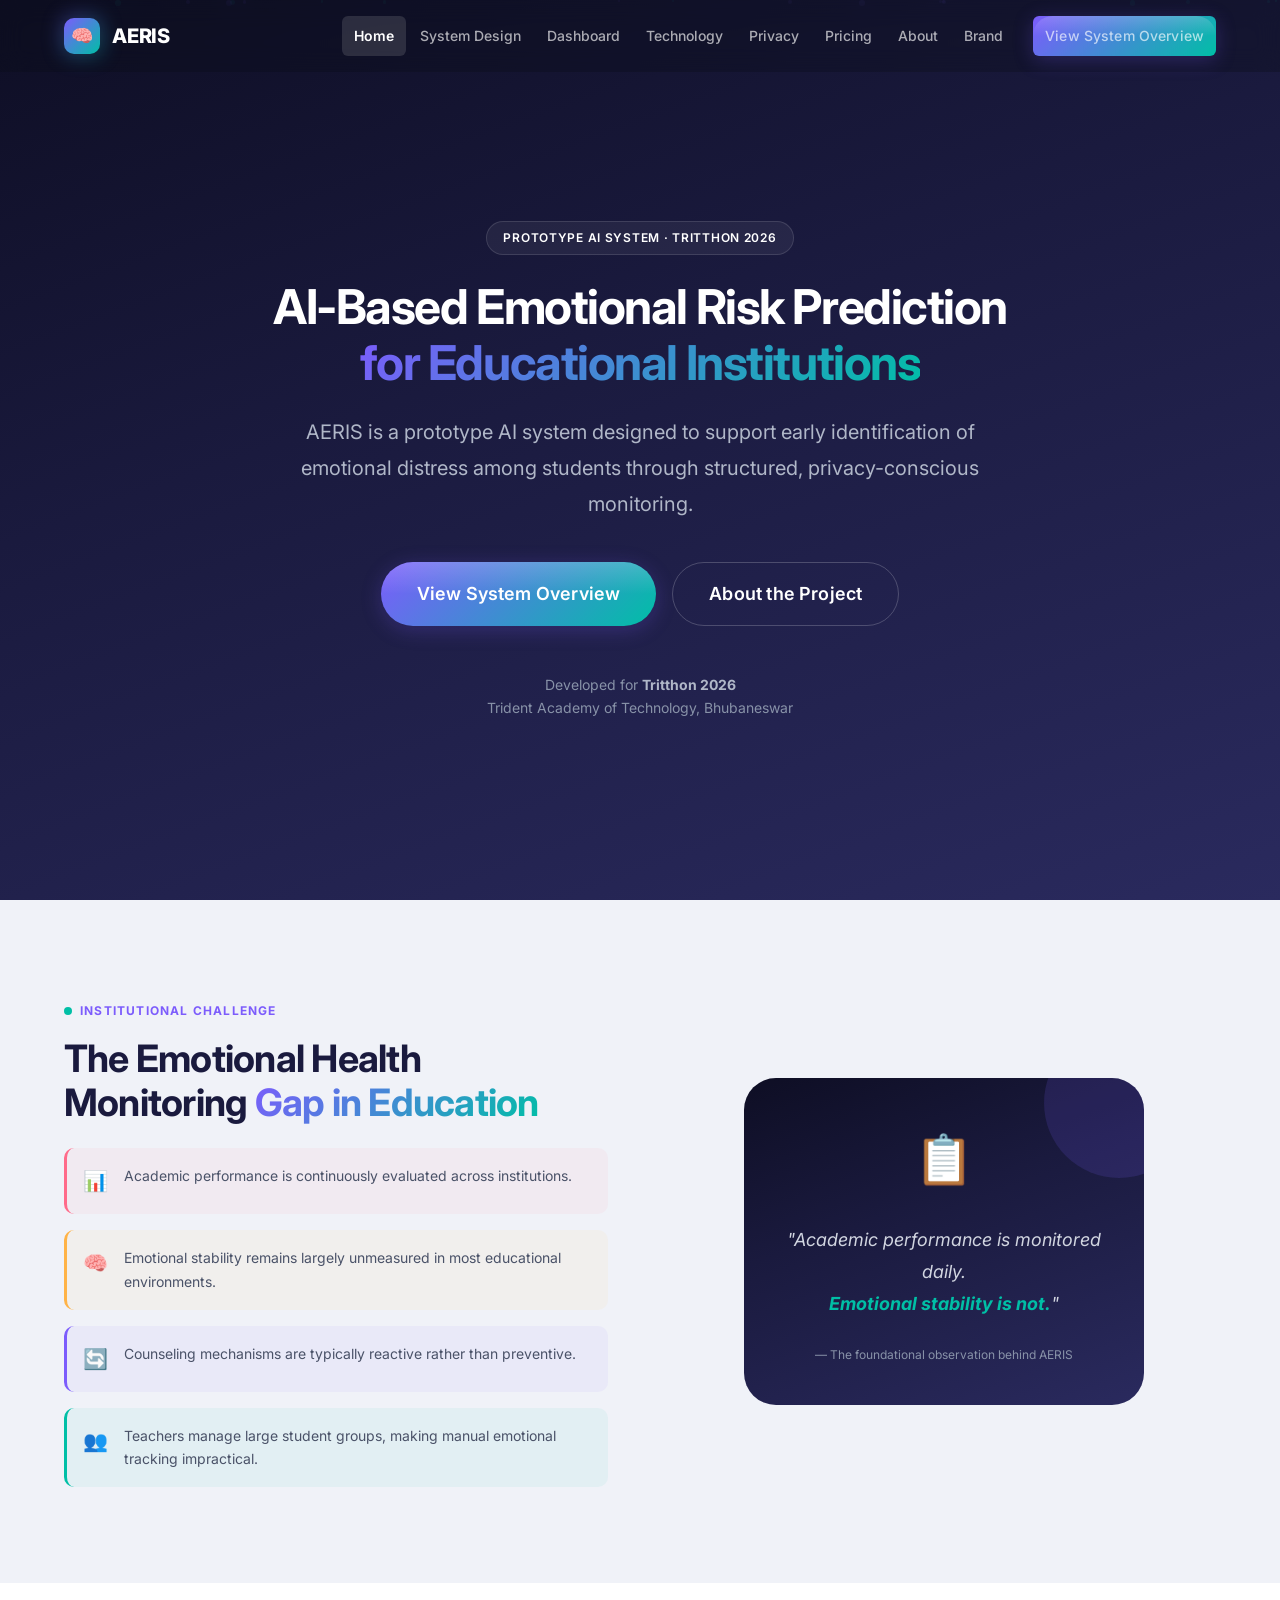
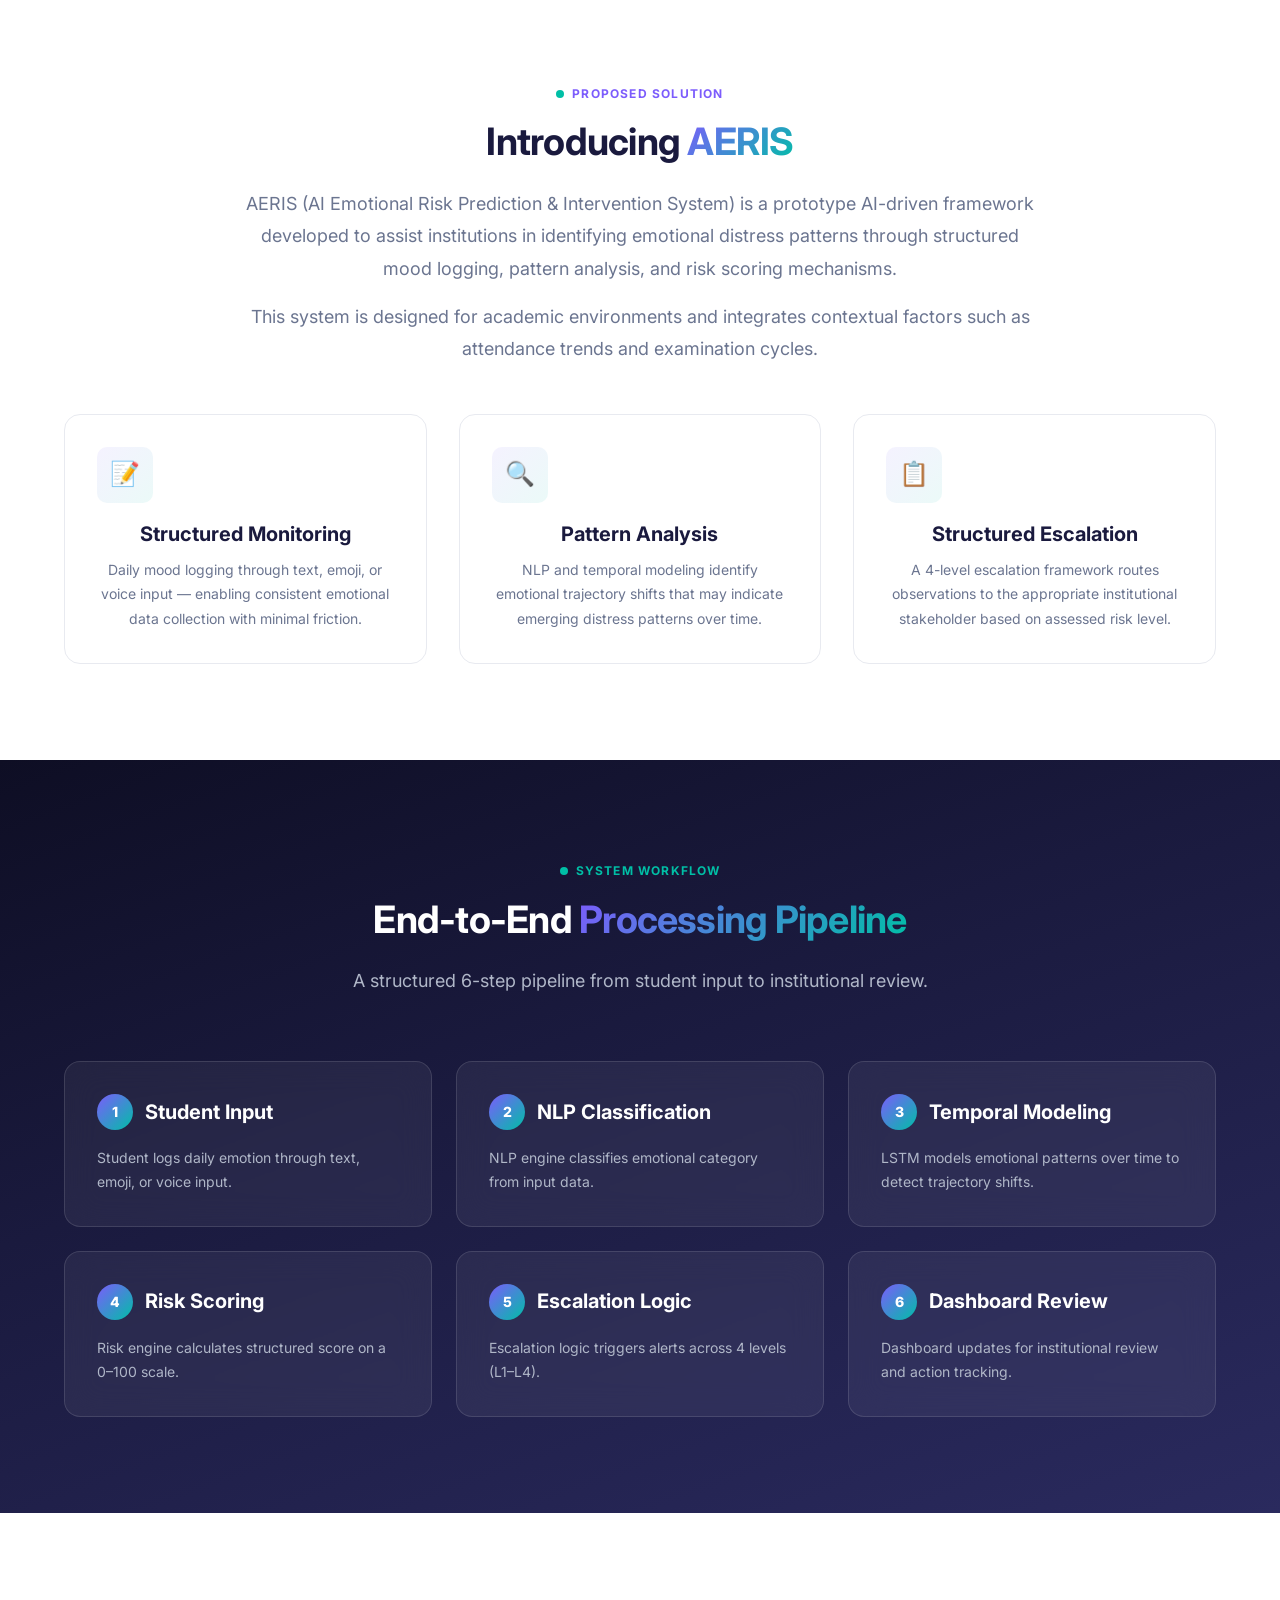
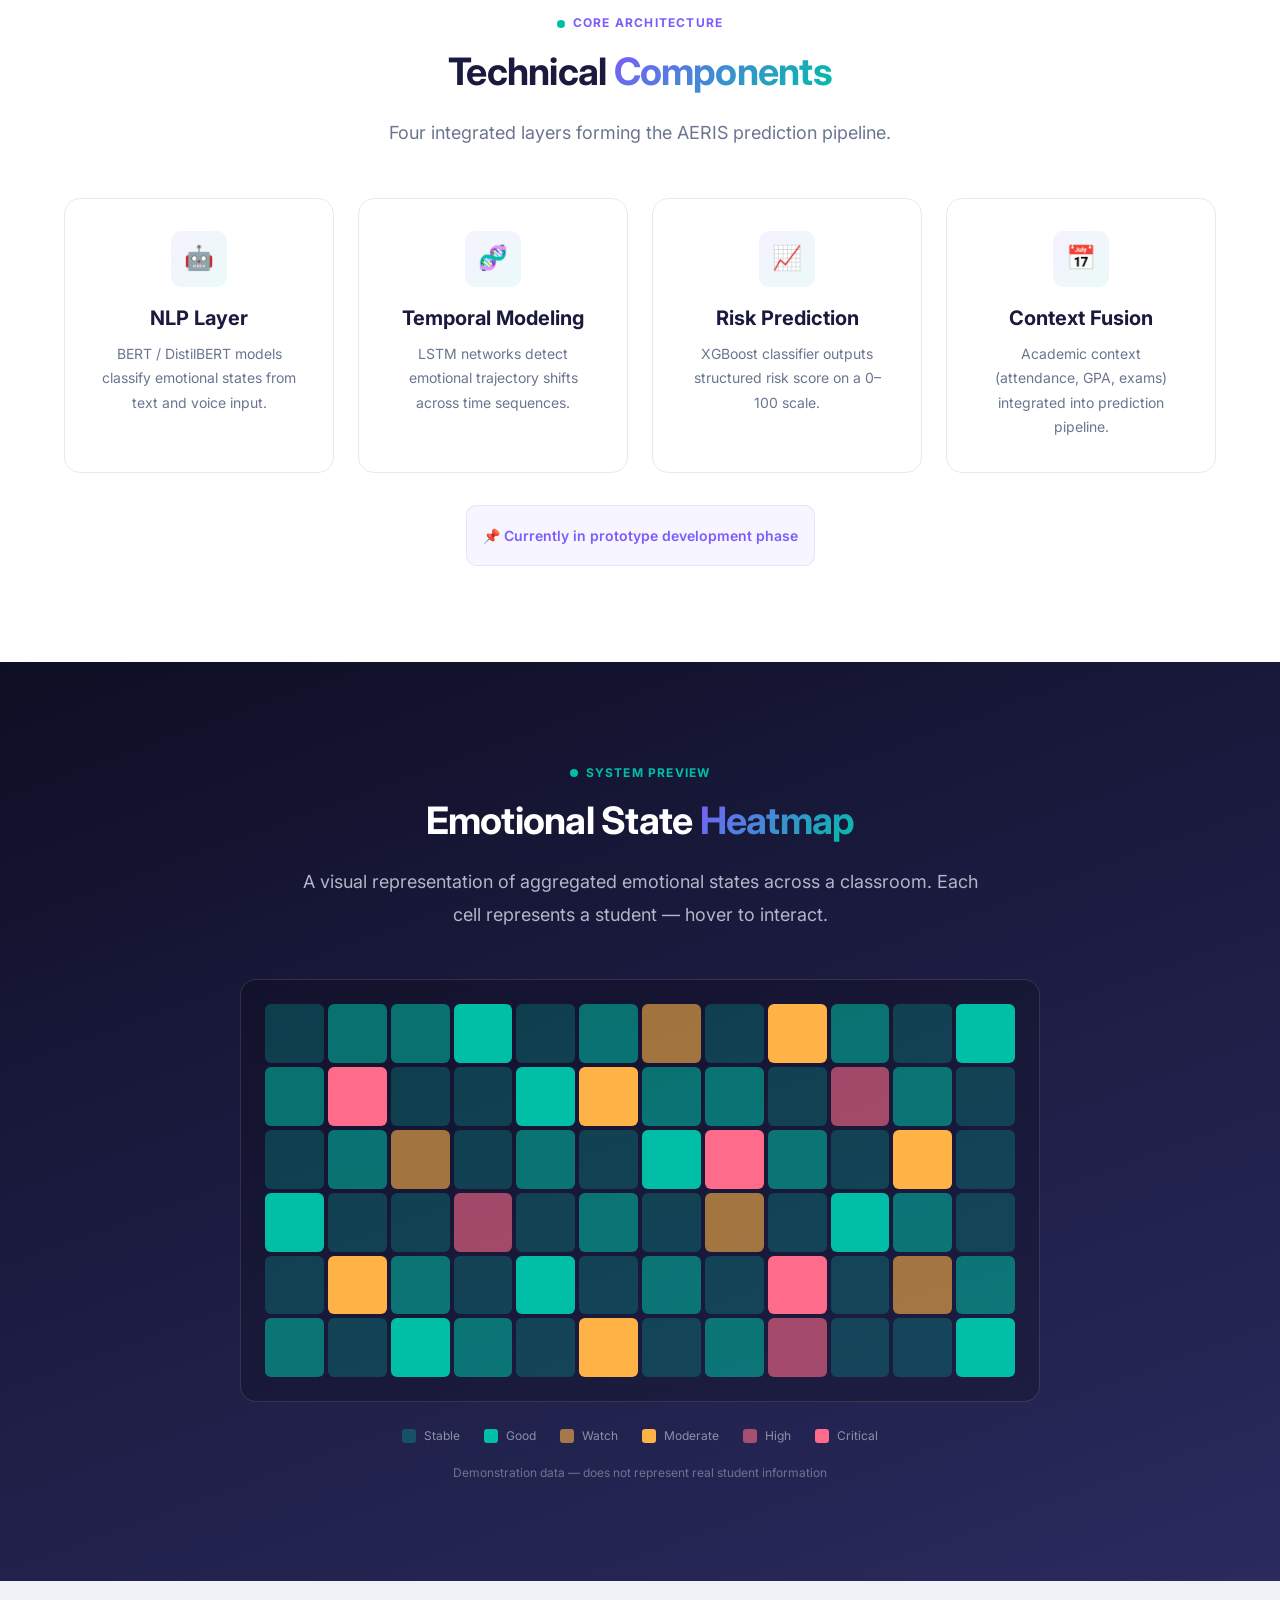
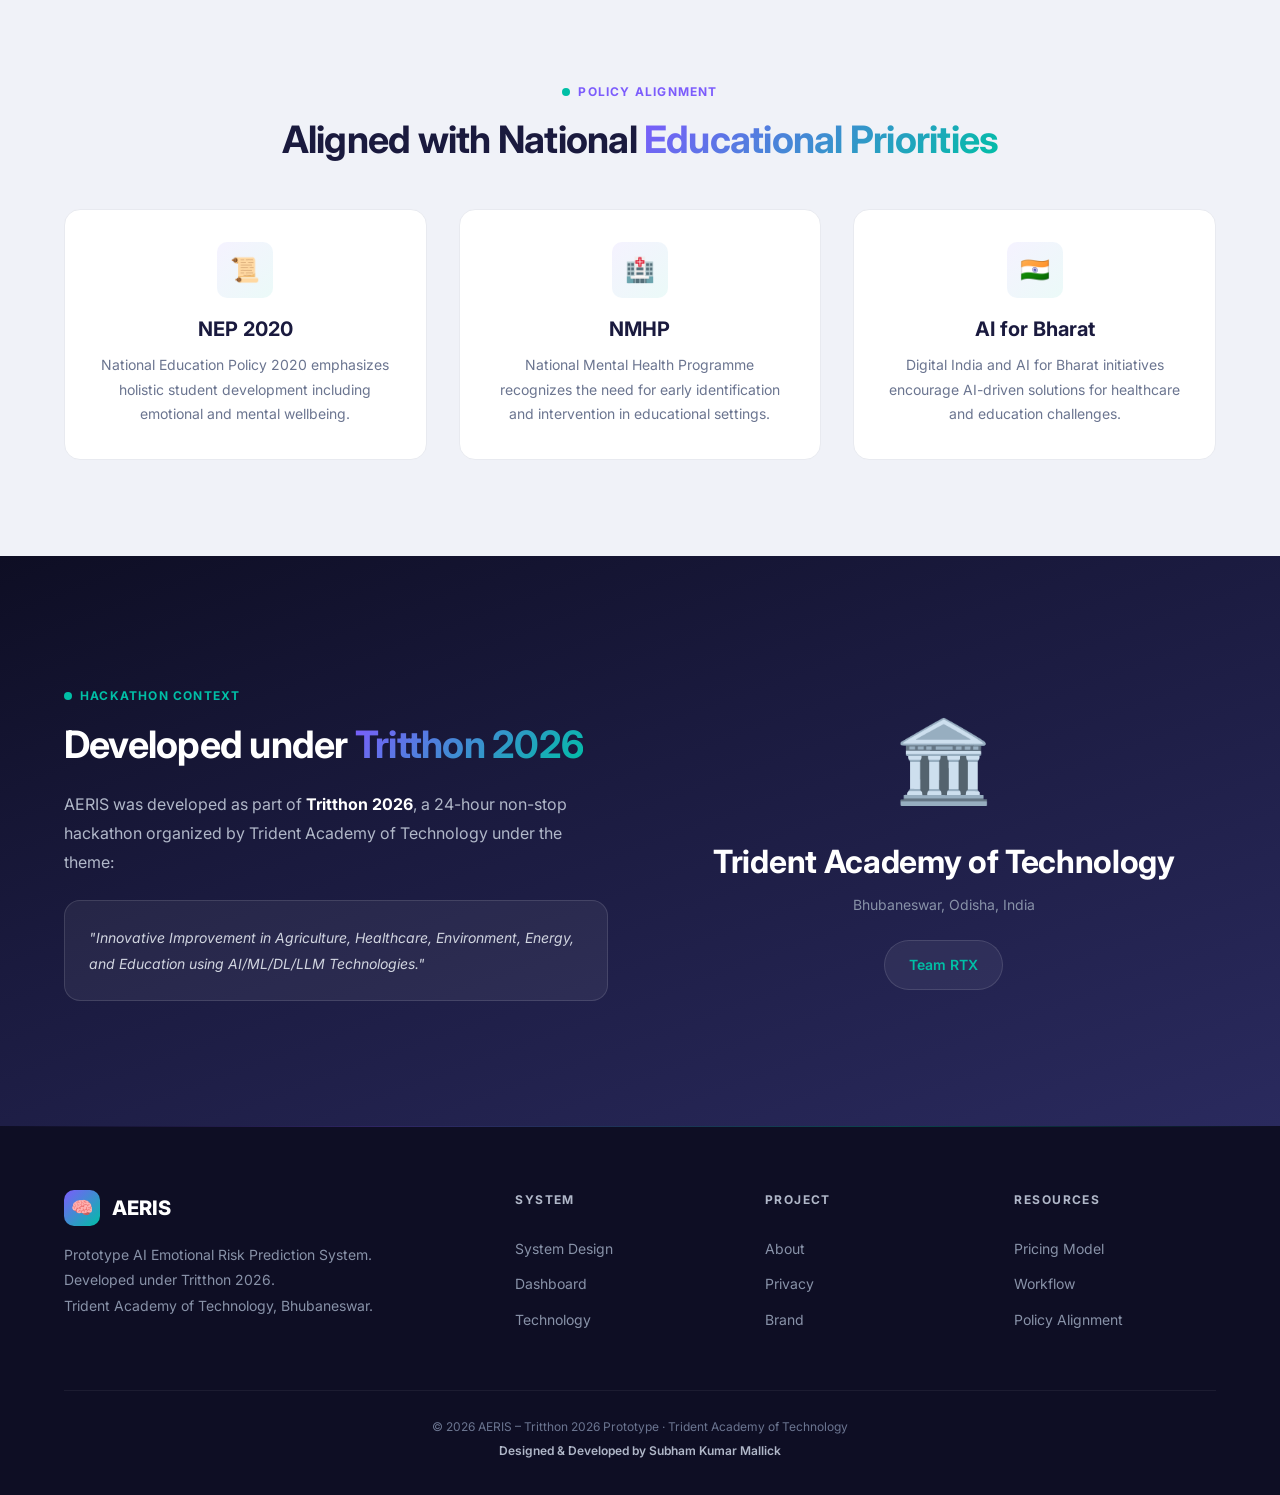
==== index.html @ 519a8e53 "Add files via upload" ====
<!DOCTYPE html>
<html lang="en">

<head>
  <meta charset="UTF-8">
  <meta name="viewport" content="width=device-width, initial-scale=1.0">
  <title>AERIS – AI-Based Emotional Risk Prediction for Educational Institutions</title>
  <meta name="description"
    content="AERIS is a prototype AI system designed to support early identification of emotional distress among students through structured, privacy-conscious monitoring. Developed under Tritthon 2026.">
  <meta name="keywords"
    content="AI in Education, Student mental health AI, Predictive emotional analytics, student wellbeing, NEP 2020">
  <link rel="stylesheet" href="css/styles.css">
  <link rel="icon"
    href="data:image/svg+xml,<svg xmlns='http://www.w3.org/2000/svg' viewBox='0 0 100 100'><text y='.9em' font-size='90'>🧠</text></svg>">
</head>

<body>

  <!-- NAVIGATION -->
  <nav class="navbar" id="navbar">
    <div class="container">
      <a href="index.html" class="navbar-brand">
        <div class="navbar-logo">🧠</div>
        AERIS
      </a>
      <div class="nav-links" id="navLinks">
        <a href="index.html" class="active">Home</a>
        <a href="product.html">System Design</a>
        <a href="dashboard.html">Dashboard</a>
        <a href="technology.html">Technology</a>
        <a href="security.html">Privacy</a>
        <a href="pricing.html">Pricing</a>
        <a href="about.html">About</a>
        <a href="branding.html">Brand</a>
        <div class="nav-cta">
          <a href="#system-overview" class="btn btn-primary btn-sm">View System Overview</a>
        </div>
      </div>
      <div class="nav-toggle" id="navToggle">
        <span></span><span></span><span></span>
      </div>
    </div>
  </nav>

  <!-- HERO -->
  <section class="section section--dark"
    style="padding-top: 140px; padding-bottom: 100px; position: relative; min-height: 100vh; display: flex; align-items: center;">
    <div class="particles"></div>
    <div class="container text-center" style="position: relative; z-index: 1;">
      <div class="badge badge--glass" style="margin-bottom: var(--space-6);">
        Prototype AI System · Tritthon 2026
      </div>
      <h1 class="reveal" style="margin-bottom: var(--space-6);">
        AI-Based Emotional Risk Prediction<br>
        <span class="gradient-text">for Educational Institutions</span>
      </h1>
      <p class="section-subtitle reveal"
        style="margin: 0 auto var(--space-10); max-width: 740px; color: var(--color-gray-300); font-size: var(--font-size-xl);">
        AERIS is a prototype AI system designed to support early identification of emotional distress among students
        through structured, privacy-conscious monitoring.
      </p>
      <div class="reveal" style="display: flex; gap: var(--space-4); justify-content: center; flex-wrap: wrap;">
        <a href="#system-overview" class="btn btn-primary btn-lg">
          View System Overview
        </a>
        <a href="about.html" class="btn btn-secondary btn-lg">
          About the Project
        </a>
      </div>
      <div class="reveal"
        style="margin-top: var(--space-12); font-size: var(--font-size-sm); color: var(--color-gray-400); line-height: 1.6;">
        Developed for <strong style="color: var(--color-gray-300);">Tritthon 2026</strong><br>
        Trident Academy of Technology, Bhubaneswar
      </div>
    </div>
  </section>

  <!-- THE CONTEXT -->
  <section class="section section--tinted" id="context">
    <div class="container">
      <div class="grid-2" style="align-items: center; gap: var(--space-16);">
        <div class="reveal-left">
          <span class="section-label">Institutional Challenge</span>
          <h2 class="section-title">The Emotional Health Monitoring <span class="gradient-text">Gap in Education</span>
          </h2>
          <div style="display: flex; flex-direction: column; gap: var(--space-4); margin-top: var(--space-6);">
            <div
              style="display: flex; align-items: flex-start; gap: var(--space-4); padding: var(--space-4); background: rgba(255,107,138,0.06); border-radius: var(--radius-md); border-left: 3px solid var(--color-coral);">
              <span style="font-size: var(--font-size-xl); flex-shrink: 0;">📊</span>
              <p style="font-size: var(--font-size-sm); color: var(--color-gray-600); margin: 0;">Academic performance
                is continuously evaluated across institutions.</p>
            </div>
            <div
              style="display: flex; align-items: flex-start; gap: var(--space-4); padding: var(--space-4); background: rgba(255,179,71,0.06); border-radius: var(--radius-md); border-left: 3px solid var(--color-amber);">
              <span style="font-size: var(--font-size-xl); flex-shrink: 0;">🧠</span>
              <p style="font-size: var(--font-size-sm); color: var(--color-gray-600); margin: 0;">Emotional stability
                remains largely unmeasured in most educational environments.</p>
            </div>
            <div
              style="display: flex; align-items: flex-start; gap: var(--space-4); padding: var(--space-4); background: rgba(124,92,252,0.06); border-radius: var(--radius-md); border-left: 3px solid var(--color-lavender);">
              <span style="font-size: var(--font-size-xl); flex-shrink: 0;">🔄</span>
              <p style="font-size: var(--font-size-sm); color: var(--color-gray-600); margin: 0;">Counseling mechanisms
                are typically reactive rather than preventive.</p>
            </div>
            <div
              style="display: flex; align-items: flex-start; gap: var(--space-4); padding: var(--space-4); background: rgba(0,191,166,0.06); border-radius: var(--radius-md); border-left: 3px solid var(--color-teal);">
              <span style="font-size: var(--font-size-xl); flex-shrink: 0;">👥</span>
              <p style="font-size: var(--font-size-sm); color: var(--color-gray-600); margin: 0;">Teachers manage large
                student groups, making manual emotional tracking impractical.</p>
            </div>
          </div>
        </div>
        <div class="reveal-right" style="display: flex; justify-content: center;">
          <div
            style="width: 100%; max-width: 400px; background: var(--gradient-hero); border-radius: var(--radius-2xl); padding: var(--space-10); position: relative; overflow: hidden;">
            <div
              style="position: absolute; top: -50px; right: -50px; width: 150px; height: 150px; border-radius: 50%; background: rgba(124,92,252,0.15);">
            </div>
            <div style="position: relative; z-index: 1; text-align: center;">
              <span style="font-size: 3rem; display: block; margin-bottom: var(--space-6);">📋</span>
              <div
                style="font-size: var(--font-size-lg); color: var(--color-gray-200); font-style: italic; line-height: 1.8; margin-bottom: var(--space-6);">
                "Academic performance is monitored daily.<br><strong style="color: var(--color-teal);">Emotional
                  stability is not.</strong>"
              </div>
              <div style="font-size: var(--font-size-xs); color: var(--color-gray-400);">— The foundational observation
                behind AERIS</div>
            </div>
          </div>
        </div>
      </div>
    </div>
  </section>

  <!-- PROPOSED SOLUTION -->
  <section class="section" id="system-overview">
    <div class="container text-center">
      <span class="section-label reveal">Proposed Solution</span>
      <h2 class="section-title reveal">Introducing <span class="gradient-text">AERIS</span></h2>
      <p class="section-subtitle reveal" style="margin: 0 auto var(--space-4); max-width: 800px;">
        AERIS (AI Emotional Risk Prediction & Intervention System) is a prototype AI-driven framework developed to
        assist institutions in identifying emotional distress patterns through structured mood logging, pattern
        analysis, and risk scoring mechanisms.
      </p>
      <p class="section-subtitle reveal" style="margin: 0 auto var(--space-12); max-width: 800px;">
        This system is designed for academic environments and integrates contextual factors such as attendance trends
        and examination cycles.
      </p>
      <div class="grid-3 stagger-children">
        <div class="card reveal">
          <div class="card-icon">📝</div>
          <h4 class="card-title">Structured Monitoring</h4>
          <p class="card-text">Daily mood logging through text, emoji, or voice input — enabling consistent emotional
            data collection with minimal friction.</p>
        </div>
        <div class="card reveal">
          <div class="card-icon">🔍</div>
          <h4 class="card-title">Pattern Analysis</h4>
          <p class="card-text">NLP and temporal modeling identify emotional trajectory shifts that may indicate emerging
            distress patterns over time.</p>
        </div>
        <div class="card reveal">
          <div class="card-icon">📋</div>
          <h4 class="card-title">Structured Escalation</h4>
          <p class="card-text">A 4-level escalation framework routes observations to the appropriate institutional
            stakeholder based on assessed risk level.</p>
        </div>
      </div>
    </div>
  </section>

  <!-- SYSTEM WORKFLOW -->
  <section class="section section--dark" id="workflow">
    <div class="container text-center">
      <span class="section-label reveal" style="color: var(--color-teal);">System Workflow</span>
      <h2 class="section-title reveal">End-to-End <span class="gradient-text">Processing Pipeline</span></h2>
      <p class="section-subtitle reveal" style="margin: 0 auto var(--space-16); color: var(--color-gray-300);">
        A structured 6-step pipeline from student input to institutional review.
      </p>
      <div class="grid-3 stagger-children" style="gap: var(--space-6);">
        <div class="card-glass reveal" style="text-align: left;">
          <div style="display: flex; align-items: center; gap: var(--space-3); margin-bottom: var(--space-4);">
            <div
              style="width: 36px; height: 36px; border-radius: 50%; background: var(--gradient-primary); display: flex; align-items: center; justify-content: center; font-weight: 800; color: white; font-size: var(--font-size-sm); flex-shrink: 0;">
              1</div>
            <h5 style="color: var(--color-white); margin: 0;">Student Input</h5>
          </div>
          <p style="font-size: var(--font-size-sm); color: var(--color-gray-300);">Student logs daily emotion through
            text, emoji, or voice input.</p>
        </div>
        <div class="card-glass reveal" style="text-align: left;">
          <div style="display: flex; align-items: center; gap: var(--space-3); margin-bottom: var(--space-4);">
            <div
              style="width: 36px; height: 36px; border-radius: 50%; background: var(--gradient-primary); display: flex; align-items: center; justify-content: center; font-weight: 800; color: white; font-size: var(--font-size-sm); flex-shrink: 0;">
              2</div>
            <h5 style="color: var(--color-white); margin: 0;">NLP Classification</h5>
          </div>
          <p style="font-size: var(--font-size-sm); color: var(--color-gray-300);">NLP engine classifies emotional
            category from input data.</p>
        </div>
        <div class="card-glass reveal" style="text-align: left;">
          <div style="display: flex; align-items: center; gap: var(--space-3); margin-bottom: var(--space-4);">
            <div
              style="width: 36px; height: 36px; border-radius: 50%; background: var(--gradient-primary); display: flex; align-items: center; justify-content: center; font-weight: 800; color: white; font-size: var(--font-size-sm); flex-shrink: 0;">
              3</div>
            <h5 style="color: var(--color-white); margin: 0;">Temporal Modeling</h5>
          </div>
          <p style="font-size: var(--font-size-sm); color: var(--color-gray-300);">LSTM models emotional patterns over
            time to detect trajectory shifts.</p>
        </div>
        <div class="card-glass reveal" style="text-align: left;">
          <div style="display: flex; align-items: center; gap: var(--space-3); margin-bottom: var(--space-4);">
            <div
              style="width: 36px; height: 36px; border-radius: 50%; background: var(--gradient-primary); display: flex; align-items: center; justify-content: center; font-weight: 800; color: white; font-size: var(--font-size-sm); flex-shrink: 0;">
              4</div>
            <h5 style="color: var(--color-white); margin: 0;">Risk Scoring</h5>
          </div>
          <p style="font-size: var(--font-size-sm); color: var(--color-gray-300);">Risk engine calculates structured
            score on a 0–100 scale.</p>
        </div>
        <div class="card-glass reveal" style="text-align: left;">
          <div style="display: flex; align-items: center; gap: var(--space-3); margin-bottom: var(--space-4);">
            <div
              style="width: 36px; height: 36px; border-radius: 50%; background: var(--gradient-primary); display: flex; align-items: center; justify-content: center; font-weight: 800; color: white; font-size: var(--font-size-sm); flex-shrink: 0;">
              5</div>
            <h5 style="color: var(--color-white); margin: 0;">Escalation Logic</h5>
          </div>
          <p style="font-size: var(--font-size-sm); color: var(--color-gray-300);">Escalation logic triggers alerts
            across 4 levels (L1–L4).</p>
        </div>
        <div class="card-glass reveal" style="text-align: left;">
          <div style="display: flex; align-items: center; gap: var(--space-3); margin-bottom: var(--space-4);">
            <div
              style="width: 36px; height: 36px; border-radius: 50%; background: var(--gradient-primary); display: flex; align-items: center; justify-content: center; font-weight: 800; color: white; font-size: var(--font-size-sm); flex-shrink: 0;">
              6</div>
            <h5 style="color: var(--color-white); margin: 0;">Dashboard Review</h5>
          </div>
          <p style="font-size: var(--font-size-sm); color: var(--color-gray-300);">Dashboard updates for institutional
            review and action tracking.</p>
        </div>
      </div>
    </div>
  </section>

  <!-- CORE ARCHITECTURE -->
  <section class="section" id="architecture">
    <div class="container text-center">
      <span class="section-label reveal">Core Architecture</span>
      <h2 class="section-title reveal">Technical <span class="gradient-text">Components</span></h2>
      <p class="section-subtitle reveal" style="margin: 0 auto var(--space-12);">
        Four integrated layers forming the AERIS prediction pipeline.
      </p>
      <div class="grid-4 stagger-children">
        <div class="card reveal" style="text-align: center;">
          <div class="card-icon" style="margin: 0 auto var(--space-5);">🤖</div>
          <h4 class="card-title">NLP Layer</h4>
          <p class="card-text">BERT / DistilBERT models classify emotional states from text and voice input.</p>
        </div>
        <div class="card reveal" style="text-align: center;">
          <div class="card-icon" style="margin: 0 auto var(--space-5);">🧬</div>
          <h4 class="card-title">Temporal Modeling</h4>
          <p class="card-text">LSTM networks detect emotional trajectory shifts across time sequences.</p>
        </div>
        <div class="card reveal" style="text-align: center;">
          <div class="card-icon" style="margin: 0 auto var(--space-5);">📈</div>
          <h4 class="card-title">Risk Prediction</h4>
          <p class="card-text">XGBoost classifier outputs structured risk score on a 0–100 scale.</p>
        </div>
        <div class="card reveal" style="text-align: center;">
          <div class="card-icon" style="margin: 0 auto var(--space-5);">📅</div>
          <h4 class="card-title">Context Fusion</h4>
          <p class="card-text">Academic context (attendance, GPA, exams) integrated into prediction pipeline.</p>
        </div>
      </div>
      <div class="reveal"
        style="margin-top: var(--space-8); padding: var(--space-4); background: rgba(124,92,252,0.06); border-radius: var(--radius-md); border: 1px solid rgba(124,92,252,0.12); display: inline-block;">
        <span style="font-size: var(--font-size-sm); color: var(--color-lavender); font-weight: 600;">📌 Currently in
          prototype development phase</span>
      </div>
    </div>
  </section>

  <!-- EMOTIONAL HEATMAP PREVIEW -->
  <section class="section section--dark" id="heatmap-preview">
    <div class="container text-center">
      <span class="section-label reveal" style="color: var(--color-teal);">System Preview</span>
      <h2 class="section-title reveal">Emotional State <span class="gradient-text">Heatmap</span></h2>
      <p class="section-subtitle reveal" style="margin: 0 auto var(--space-12); color: var(--color-gray-300);">
        A visual representation of aggregated emotional states across a classroom. Each cell represents a student —
        hover to interact.
      </p>
      <div class="reveal" style="display: inline-block; max-width: 800px; width: 100%;">
        <div class="heatmap-grid" id="heatmapGrid" style="perspective: 800px;">
          <!-- Row 1 -->
          <div class="heatmap-cell heat-1"></div>
          <div class="heatmap-cell heat-2"></div>
          <div class="heatmap-cell heat-1"></div>
          <div class="heatmap-cell heat-3"></div>
          <div class="heatmap-cell heat-1"></div>
          <div class="heatmap-cell heat-2"></div>
          <div class="heatmap-cell heat-4"></div>
          <div class="heatmap-cell heat-1"></div>
          <div class="heatmap-cell heat-5"></div>
          <div class="heatmap-cell heat-2"></div>
          <div class="heatmap-cell heat-1"></div>
          <div class="heatmap-cell heat-3"></div>
          <!-- Row 2 -->
          <div class="heatmap-cell heat-2"></div>
          <div class="heatmap-cell heat-7"></div>
          <div class="heatmap-cell heat-1"></div>
          <div class="heatmap-cell heat-1"></div>
          <div class="heatmap-cell heat-3"></div>
          <div class="heatmap-cell heat-5"></div>
          <div class="heatmap-cell heat-1"></div>
          <div class="heatmap-cell heat-2"></div>
          <div class="heatmap-cell heat-1"></div>
          <div class="heatmap-cell heat-6"></div>
          <div class="heatmap-cell heat-2"></div>
          <div class="heatmap-cell heat-1"></div>
          <!-- Row 3 -->
          <div class="heatmap-cell heat-1"></div>
          <div class="heatmap-cell heat-2"></div>
          <div class="heatmap-cell heat-4"></div>
          <div class="heatmap-cell heat-1"></div>
          <div class="heatmap-cell heat-2"></div>
          <div class="heatmap-cell heat-1"></div>
          <div class="heatmap-cell heat-3"></div>
          <div class="heatmap-cell heat-7"></div>
          <div class="heatmap-cell heat-2"></div>
          <div class="heatmap-cell heat-1"></div>
          <div class="heatmap-cell heat-5"></div>
          <div class="heatmap-cell heat-1"></div>
          <!-- Row 4 -->
          <div class="heatmap-cell heat-3"></div>
          <div class="heatmap-cell heat-1"></div>
          <div class="heatmap-cell heat-1"></div>
          <div class="heatmap-cell heat-6"></div>
          <div class="heatmap-cell heat-1"></div>
          <div class="heatmap-cell heat-2"></div>
          <div class="heatmap-cell heat-1"></div>
          <div class="heatmap-cell heat-4"></div>
          <div class="heatmap-cell heat-1"></div>
          <div class="heatmap-cell heat-3"></div>
          <div class="heatmap-cell heat-2"></div>
          <div class="heatmap-cell heat-1"></div>
          <!-- Row 5 -->
          <div class="heatmap-cell heat-1"></div>
          <div class="heatmap-cell heat-5"></div>
          <div class="heatmap-cell heat-2"></div>
          <div class="heatmap-cell heat-1"></div>
          <div class="heatmap-cell heat-3"></div>
          <div class="heatmap-cell heat-1"></div>
          <div class="heatmap-cell heat-2"></div>
          <div class="heatmap-cell heat-1"></div>
          <div class="heatmap-cell heat-7"></div>
          <div class="heatmap-cell heat-1"></div>
          <div class="heatmap-cell heat-4"></div>
          <div class="heatmap-cell heat-2"></div>
          <!-- Row 6 -->
          <div class="heatmap-cell heat-2"></div>
          <div class="heatmap-cell heat-1"></div>
          <div class="heatmap-cell heat-3"></div>
          <div class="heatmap-cell heat-2"></div>
          <div class="heatmap-cell heat-1"></div>
          <div class="heatmap-cell heat-5"></div>
          <div class="heatmap-cell heat-1"></div>
          <div class="heatmap-cell heat-2"></div>
          <div class="heatmap-cell heat-6"></div>
          <div class="heatmap-cell heat-1"></div>
          <div class="heatmap-cell heat-1"></div>
          <div class="heatmap-cell heat-3"></div>
        </div>
        <!-- Legend -->
        <div
          style="display: flex; justify-content: center; gap: var(--space-6); margin-top: var(--space-6); flex-wrap: wrap;">
          <div style="display: flex; align-items: center; gap: var(--space-2);">
            <div style="width: 14px; height: 14px; border-radius: 3px; background: #00bfa6; opacity: 0.3;"></div>
            <span style="font-size: var(--font-size-xs); color: var(--color-gray-400);">Stable</span>
          </div>
          <div style="display: flex; align-items: center; gap: var(--space-2);">
            <div style="width: 14px; height: 14px; border-radius: 3px; background: #00bfa6;"></div>
            <span style="font-size: var(--font-size-xs); color: var(--color-gray-400);">Good</span>
          </div>
          <div style="display: flex; align-items: center; gap: var(--space-2);">
            <div style="width: 14px; height: 14px; border-radius: 3px; background: #ffb347; opacity: 0.6;"></div>
            <span style="font-size: var(--font-size-xs); color: var(--color-gray-400);">Watch</span>
          </div>
          <div style="display: flex; align-items: center; gap: var(--space-2);">
            <div style="width: 14px; height: 14px; border-radius: 3px; background: #ffb347;"></div>
            <span style="font-size: var(--font-size-xs); color: var(--color-gray-400);">Moderate</span>
          </div>
          <div style="display: flex; align-items: center; gap: var(--space-2);">
            <div style="width: 14px; height: 14px; border-radius: 3px; background: #ff6b8a; opacity: 0.6;"></div>
            <span style="font-size: var(--font-size-xs); color: var(--color-gray-400);">High</span>
          </div>
          <div style="display: flex; align-items: center; gap: var(--space-2);">
            <div style="width: 14px; height: 14px; border-radius: 3px; background: #ff6b8a;"></div>
            <span style="font-size: var(--font-size-xs); color: var(--color-gray-400);">Critical</span>
          </div>
        </div>
        <div style="margin-top: var(--space-4); font-size: var(--font-size-xs); color: var(--color-gray-500);">
          Demonstration data — does not represent real student information
        </div>
      </div>
    </div>
  </section>

  <!-- POLICY ALIGNMENT -->
  <section class="section section--tinted" id="policy">
    <div class="container text-center">
      <span class="section-label reveal">Policy Alignment</span>
      <h2 class="section-title reveal">Aligned with National <span class="gradient-text">Educational Priorities</span>
      </h2>
      <div class="grid-3 stagger-children" style="margin-top: var(--space-12);">
        <div class="card reveal" style="text-align: center;">
          <div class="card-icon" style="margin: 0 auto var(--space-5);">📜</div>
          <h4 class="card-title">NEP 2020</h4>
          <p class="card-text">National Education Policy 2020 emphasizes holistic student development including
            emotional and mental wellbeing.</p>
        </div>
        <div class="card reveal" style="text-align: center;">
          <div class="card-icon" style="margin: 0 auto var(--space-5);">🏥</div>
          <h4 class="card-title">NMHP</h4>
          <p class="card-text">National Mental Health Programme recognizes the need for early identification and
            intervention in educational settings.</p>
        </div>
        <div class="card reveal" style="text-align: center;">
          <div class="card-icon" style="margin: 0 auto var(--space-5);">🇮🇳</div>
          <h4 class="card-title">AI for Bharat</h4>
          <p class="card-text">Digital India and AI for Bharat initiatives encourage AI-driven solutions for healthcare
            and education challenges.</p>
        </div>
      </div>
    </div>
  </section>

  <!-- TRITTHON -->
  <section class="section section--dark" id="tritthon">
    <div class="container">
      <div class="grid-2" style="align-items: center; gap: var(--space-16);">
        <div class="reveal-left">
          <span class="section-label" style="color: var(--color-teal);">Hackathon Context</span>
          <h2 class="section-title">Developed under <span class="gradient-text">Tritthon 2026</span></h2>
          <p style="color: var(--color-gray-300); line-height: 1.8; margin-bottom: var(--space-6);">
            AERIS was developed as part of <strong style="color: var(--color-white);">Tritthon 2026</strong>, a 24-hour
            non-stop hackathon organized by Trident Academy of Technology under the theme:
          </p>
          <div
            style="padding: var(--space-6); background: var(--glass-bg); border: 1px solid var(--glass-border); border-radius: var(--radius-lg); font-size: var(--font-size-sm); color: var(--color-gray-200); font-style: italic; line-height: 1.8;">
            "Innovative Improvement in Agriculture, Healthcare, Environment, Energy, and Education using AI/ML/DL/LLM
            Technologies."
          </div>
        </div>
        <div class="reveal-right" style="display: flex; justify-content: center;">
          <div style="text-align: center; padding: var(--space-10);">
            <div style="font-size: 5rem; margin-bottom: var(--space-4);">🏛️</div>
            <h3 style="color: var(--color-white); margin-bottom: var(--space-3);">Trident Academy of Technology</h3>
            <p style="color: var(--color-gray-400); font-size: var(--font-size-sm);">Bhubaneswar, Odisha, India</p>
            <div
              style="margin-top: var(--space-6); display: inline-block; padding: var(--space-3) var(--space-6); background: var(--glass-bg); border: 1px solid var(--glass-border); border-radius: var(--radius-full); font-size: var(--font-size-sm); font-weight: 600; color: var(--color-teal);">
              Team RTX
            </div>
          </div>
        </div>
      </div>
    </div>
  </section>

  <!-- FOOTER -->
  <footer class="footer">
    <div class="container">
      <div class="footer-grid">
        <div>
          <div class="footer-brand">
            <div class="navbar-logo">🧠</div> AERIS
          </div>
          <p class="footer-desc">Prototype AI Emotional Risk Prediction System.<br>Developed under Tritthon
            2026.<br>Trident Academy of Technology, Bhubaneswar.</p>
        </div>
        <div>
          <div class="footer-title">System</div>
          <div class="footer-links">
            <a href="product.html">System Design</a>
            <a href="dashboard.html">Dashboard</a>
            <a href="technology.html">Technology</a>
          </div>
        </div>
        <div>
          <div class="footer-title">Project</div>
          <div class="footer-links">
            <a href="about.html">About</a>
            <a href="security.html">Privacy</a>
            <a href="branding.html">Brand</a>
          </div>
        </div>
        <div>
          <div class="footer-title">Resources</div>
          <div class="footer-links">
            <a href="pricing.html">Pricing Model</a>
            <a href="#workflow">Workflow</a>
            <a href="#policy">Policy Alignment</a>
          </div>
        </div>
      </div>
      <div class="footer-bottom">
        <div>© 2026 AERIS – Tritthon 2026 Prototype · Trident Academy of Technology</div>
        <div><strong>Designed &amp; Developed by Subham Kumar Mallick</strong></div>
      </div>
    </div>
  </footer>

  <script src="js/main.js"></script>
</body>

</html>
---- css/styles.css ----
/* ============================================
   AERIS Design System v2.0
   AI Emotional Risk Prediction & Intervention
   Designed by Subham Kumar Mallick
   ============================================ */

/* --- Google Fonts --- */
@import url('https://fonts.googleapis.com/css2?family=Inter:wght@300;400;500;600;700;800;900&display=swap');

/* --- CSS Custom Properties --- */
:root {
  /* Brand Colors */
  --color-indigo: #1a1a3e;
  --color-indigo-light: #2a2a5e;
  --color-indigo-dark: #0e0e24;
  --color-teal: #00bfa6;
  --color-teal-light: #33cfbb;
  --color-teal-dark: #009984;
  --color-lavender: #7c5cfc;
  --color-lavender-light: #9b80fd;
  --color-lavender-dark: #5a3ad9;
  --color-coral: #ff6b8a;
  --color-amber: #ffb347;
  --color-sky: #4fc3f7;

  /* Neutral Palette */
  --color-white: #ffffff;
  --color-off-white: #f0f2f8;
  --color-gray-50: #f7f8fb;
  --color-gray-100: #e8eaf0;
  --color-gray-200: #d1d5e0;
  --color-gray-300: #b0b7c8;
  --color-gray-400: #8892a8;
  --color-gray-500: #6b7590;
  --color-gray-600: #4a5268;
  --color-gray-700: #2d3348;
  --color-gray-800: #1c2030;
  --color-dark: #0d0f1a;

  /* Gradients */
  --gradient-primary: linear-gradient(135deg, var(--color-lavender) 0%, var(--color-teal) 100%);
  --gradient-hero: linear-gradient(160deg, #0e0e24 0%, #1a1a3e 40%, #2a2a5e 100%);
  --gradient-card: linear-gradient(135deg, rgba(124, 92, 252, 0.08) 0%, rgba(0, 191, 166, 0.08) 100%);
  --gradient-cta: linear-gradient(135deg, var(--color-lavender) 0%, var(--color-teal) 100%);
  --gradient-section: linear-gradient(180deg, var(--color-off-white) 0%, var(--color-white) 100%);

  /* Glass Effect */
  --glass-bg: rgba(255, 255, 255, 0.06);
  --glass-border: rgba(255, 255, 255, 0.12);
  --glass-bg-light: rgba(255, 255, 255, 0.85);
  --glass-border-light: rgba(255, 255, 255, 0.5);

  /* Typography — fluid scaling */
  --font-family: 'Inter', -apple-system, BlinkMacSystemFont, 'Segoe UI', Roboto, sans-serif;
  --font-size-xs: 0.75rem;
  --font-size-sm: 0.875rem;
  --font-size-base: 1rem;
  --font-size-lg: 1.125rem;
  --font-size-xl: 1.25rem;
  --font-size-2xl: 1.5rem;
  --font-size-3xl: clamp(1.5rem, 1.2rem + 1vw, 2rem);
  --font-size-4xl: clamp(1.75rem, 1.4rem + 1.2vw, 2.5rem);
  --font-size-5xl: clamp(2rem, 1.4rem + 2vw, 3.25rem);

  /* 8px Spacing System */
  --space-1: 4px;
  --space-2: 8px;
  --space-3: 12px;
  --space-4: 16px;
  --space-5: 20px;
  --space-6: 24px;
  --space-8: 32px;
  --space-10: 40px;
  --space-12: 48px;
  --space-16: 64px;
  --space-20: 80px;
  --space-24: 96px;
  --space-32: 128px;

  /* Border Radius */
  --radius-sm: 6px;
  --radius-md: 10px;
  --radius-lg: 16px;
  --radius-xl: 24px;
  --radius-2xl: 32px;
  --radius-full: 999px;

  /* Shadows */
  --shadow-sm: 0 1px 3px rgba(0, 0, 0, 0.06);
  --shadow-md: 0 4px 16px rgba(0, 0, 0, 0.08);
  --shadow-lg: 0 8px 32px rgba(0, 0, 0, 0.1);
  --shadow-xl: 0 16px 48px rgba(0, 0, 0, 0.12);
  --shadow-glow-teal: 0 0 30px rgba(0, 191, 166, 0.25);
  --shadow-glow-lavender: 0 0 30px rgba(124, 92, 252, 0.25);

  /* Transitions */
  --ease-out: cubic-bezier(0.16, 1, 0.3, 1);
  --ease-spring: cubic-bezier(0.34, 1.56, 0.64, 1);
  --transition-fast: 0.15s ease;
  --transition-base: 0.3s var(--ease-out);
  --transition-slow: 0.5s var(--ease-out);

  /* Nav */
  --nav-height: 72px;
  --nav-height-mobile: 64px;
}

/* --- Reset & Base --- */
*,
*::before,
*::after {
  margin: 0;
  padding: 0;
  box-sizing: border-box;
}

html {
  scroll-behavior: smooth;
  font-size: 16px;
  -webkit-font-smoothing: antialiased;
  -moz-osx-font-smoothing: grayscale;
}

body {
  font-family: var(--font-family);
  font-size: var(--font-size-base);
  font-weight: 400;
  line-height: 1.7;
  color: var(--color-gray-700);
  background: var(--color-white);
  overflow-x: hidden;
}

body.nav-open {
  overflow: hidden;
}

a {
  color: inherit;
  text-decoration: none;
  transition: color var(--transition-fast);
}

img {
  max-width: 100%;
  height: auto;
  display: block;
}

ul,
ol {
  list-style: none;
}

button {
  cursor: pointer;
  font-family: inherit;
  border: none;
  background: none;
}

/* --- Layout --- */
.container {
  width: 100%;
  max-width: 1200px;
  margin: 0 auto;
  padding: 0 var(--space-6);
}

.container-narrow {
  max-width: 900px;
}

.container-wide {
  max-width: 1400px;
}

.section {
  padding: var(--space-24) 0;
  position: relative;
}

.section--dark {
  background: var(--gradient-hero);
  color: var(--color-white);
}

.section--light {
  background: var(--gradient-section);
}

.section--tinted {
  background: var(--color-off-white);
}

.text-center {
  text-align: center;
}

.text-left {
  text-align: left;
}

/* --- Typography --- */
h1,
h2,
h3,
h4,
h5,
h6 {
  font-weight: 700;
  line-height: 1.15;
  color: var(--color-indigo);
  text-wrap: balance;
}

.section--dark h1,
.section--dark h2,
.section--dark h3,
.section--dark h4 {
  color: var(--color-white);
}

h1 {
  font-size: var(--font-size-5xl);
  letter-spacing: -0.03em;
}

h2 {
  font-size: var(--font-size-4xl);
  letter-spacing: -0.02em;
}

h3 {
  font-size: var(--font-size-3xl);
  letter-spacing: -0.01em;
}

h4 {
  font-size: var(--font-size-2xl);
}

h5 {
  font-size: var(--font-size-xl);
}

.section-label {
  display: inline-flex;
  align-items: center;
  gap: var(--space-2);
  font-size: var(--font-size-xs);
  font-weight: 700;
  text-transform: uppercase;
  letter-spacing: 0.1em;
  color: var(--color-lavender);
  margin-bottom: var(--space-4);
}

.section-label::before {
  content: '';
  width: 8px;
  height: 8px;
  border-radius: 50%;
  background: var(--color-teal);
  animation: pulse-dot 2s infinite;
}

@keyframes pulse-dot {

  0%,
  100% {
    opacity: 1;
    transform: scale(1);
  }

  50% {
    opacity: 0.5;
    transform: scale(1.4);
  }
}

.section-title {
  margin-bottom: var(--space-6);
}

.section-subtitle {
  font-size: var(--font-size-lg);
  color: var(--color-gray-500);
  max-width: 700px;
  line-height: 1.8;
}

.text-center .section-subtitle {
  margin: 0 auto;
}

.gradient-text {
  background: var(--gradient-primary);
  -webkit-background-clip: text;
  -webkit-text-fill-color: transparent;
  background-clip: text;
}

/* ============================================
   NAVBAR v2 — Pill active + glass backdrop
   ============================================ */
.navbar {
  position: fixed;
  top: 0;
  left: 0;
  right: 0;
  z-index: 1000;
  height: var(--nav-height);
  display: flex;
  align-items: center;
  transition: all 0.4s var(--ease-out);
  background: rgba(13, 15, 26, 0.3);
  backdrop-filter: blur(12px);
  -webkit-backdrop-filter: blur(12px);
}

.navbar.scrolled {
  background: rgba(13, 15, 26, 0.92);
  backdrop-filter: blur(24px);
  -webkit-backdrop-filter: blur(24px);
  height: 60px;
  box-shadow: 0 1px 0 rgba(255, 255, 255, 0.04), 0 4px 24px rgba(0, 0, 0, 0.2);
}

.navbar .container {
  display: flex;
  align-items: center;
  justify-content: space-between;
}

.navbar-brand {
  display: flex;
  align-items: center;
  gap: var(--space-3);
  font-size: var(--font-size-xl);
  font-weight: 800;
  color: var(--color-white);
  letter-spacing: -0.01em;
  z-index: 1002;
}

.navbar-logo {
  width: 36px;
  height: 36px;
  background: var(--gradient-primary);
  border-radius: var(--radius-md);
  display: flex;
  align-items: center;
  justify-content: center;
  font-size: var(--font-size-lg);
  color: var(--color-white);
  position: relative;
}

.navbar-logo::after {
  content: '';
  position: absolute;
  inset: -3px;
  border-radius: var(--radius-md);
  background: var(--gradient-primary);
  z-index: -1;
  opacity: 0.35;
  filter: blur(10px);
}

/* Nav Links — Desktop pill style */
.nav-links {
  display: flex;
  align-items: center;
  gap: 2px;
}

.nav-links a {
  font-size: var(--font-size-sm);
  font-weight: 500;
  color: rgba(255, 255, 255, 0.65);
  padding: var(--space-2) var(--space-3);
  border-radius: var(--radius-sm);
  transition: all 0.25s var(--ease-out);
  position: relative;
}

.nav-links a:hover {
  color: var(--color-white);
  background: rgba(255, 255, 255, 0.07);
}

.nav-links a.active {
  color: var(--color-white);
  background: rgba(255, 255, 255, 0.12);
  font-weight: 600;
}

.nav-links a::after {
  display: none;
}

.nav-cta {
  margin-left: var(--space-4);
}

/* Mobile Nav Toggle */
.nav-toggle {
  display: none;
  flex-direction: column;
  gap: 5px;
  width: 24px;
  cursor: pointer;
  z-index: 1002;
  padding: 8px;
}

.nav-toggle span {
  width: 100%;
  height: 2px;
  background: var(--color-white);
  border-radius: 2px;
  transition: all 0.35s var(--ease-out);
  transform-origin: center;
}

.nav-toggle.active span:nth-child(1) {
  transform: rotate(45deg) translate(5px, 5px);
}

.nav-toggle.active span:nth-child(2) {
  opacity: 0;
  transform: scaleX(0);
}

.nav-toggle.active span:nth-child(3) {
  transform: rotate(-45deg) translate(5px, -5px);
}

/* Mobile Nav Backdrop */
.nav-backdrop {
  display: none;
  position: fixed;
  inset: 0;
  background: rgba(0, 0, 0, 0.5);
  z-index: 998;
  opacity: 0;
  transition: opacity 0.35s var(--ease-out);
  backdrop-filter: blur(4px);
  -webkit-backdrop-filter: blur(4px);
}

.nav-backdrop.visible {
  display: block;
  opacity: 1;
}

/* ============================================
   BUTTONS v2 — Gradient shine + micro-animations
   ============================================ */
.btn {
  display: inline-flex;
  align-items: center;
  justify-content: center;
  gap: var(--space-2);
  padding: 14px 28px;
  font-size: var(--font-size-base);
  font-weight: 600;
  border-radius: var(--radius-full);
  transition: all 0.3s var(--ease-out);
  position: relative;
  overflow: hidden;
  white-space: nowrap;
  letter-spacing: 0.01em;
  cursor: pointer;
}

/* Inner shine */
.btn::before {
  content: '';
  position: absolute;
  top: 0;
  left: 0;
  right: 0;
  height: 50%;
  background: linear-gradient(180deg, rgba(255, 255, 255, 0.18) 0%, rgba(255, 255, 255, 0) 100%);
  border-radius: var(--radius-full) var(--radius-full) 50% 50%;
  pointer-events: none;
  transition: opacity 0.3s;
}

/* Shimmer effect */
.btn::after {
  content: '';
  position: absolute;
  top: 0;
  left: -100%;
  width: 100%;
  height: 100%;
  background: linear-gradient(90deg, transparent, rgba(255, 255, 255, 0.12), transparent);
  transition: left 0.6s var(--ease-out);
}

.btn:hover::after {
  left: 100%;
}

.btn:active {
  transform: scale(0.97) !important;
  transition-duration: 0.1s;
}

/* Arrow icon inside CTA */
.btn .btn-arrow {
  display: inline-flex;
  transition: transform 0.3s var(--ease-out);
  font-size: 1.1em;
}

.btn:hover .btn-arrow {
  transform: translateX(4px);
}

/* Primary Button */
.btn-primary {
  background: var(--gradient-cta);
  color: var(--color-white);
  box-shadow: 0 4px 20px rgba(124, 92, 252, 0.25), 0 1px 3px rgba(0, 0, 0, 0.1);
}

.btn-primary:hover {
  transform: translateY(-2px) scale(1.02);
  box-shadow: 0 8px 32px rgba(124, 92, 252, 0.35), 0 2px 8px rgba(0, 0, 0, 0.1);
}

/* Secondary Button */
.btn-secondary {
  background: transparent;
  color: var(--color-white);
  border: 1.5px solid rgba(255, 255, 255, 0.2);
}

.btn-secondary::before {
  display: none;
}

.btn-secondary:hover {
  border-color: rgba(255, 255, 255, 0.4);
  background: rgba(255, 255, 255, 0.06);
  transform: translateY(-2px) scale(1.02);
}

.btn-secondary--dark {
  color: var(--color-indigo);
  border: 1.5px solid var(--color-gray-200);
  background: transparent;
}

.btn-secondary--dark::before {
  display: none;
}

.btn-secondary--dark:hover {
  border-color: var(--color-lavender);
  color: var(--color-lavender);
  background: rgba(124, 92, 252, 0.04);
  transform: translateY(-2px) scale(1.02);
}

.btn-lg {
  padding: 16px 36px;
  font-size: var(--font-size-lg);
}

.btn-sm {
  padding: 8px 20px;
  font-size: var(--font-size-sm);
}

/* ============================================
   CARDS v2
   ============================================ */
.card {
  background: var(--color-white);
  border: 1px solid var(--color-gray-100);
  border-radius: var(--radius-lg);
  padding: var(--space-8);
  transition: all 0.4s var(--ease-out);
}

.card:hover {
  transform: translateY(-6px);
  box-shadow: 0 16px 48px rgba(0, 0, 0, 0.08), 0 4px 12px rgba(0, 0, 0, 0.03);
  border-color: rgba(124, 92, 252, 0.1);
}

.card-glass {
  background: var(--glass-bg);
  border: 1px solid var(--glass-border);
  backdrop-filter: blur(16px);
  -webkit-backdrop-filter: blur(16px);
  border-radius: var(--radius-lg);
  padding: var(--space-8);
  transition: all 0.4s var(--ease-out);
}

.card-glass:hover {
  background: rgba(255, 255, 255, 0.1);
  transform: translateY(-6px);
  box-shadow: 0 16px 48px rgba(0, 0, 0, 0.12);
  border-color: rgba(255, 255, 255, 0.18);
}

.card-icon {
  width: 56px;
  height: 56px;
  display: flex;
  align-items: center;
  justify-content: center;
  border-radius: var(--radius-md);
  font-size: var(--font-size-2xl);
  margin-bottom: var(--space-5);
  background: var(--gradient-card);
}

.card-title {
  font-size: var(--font-size-xl);
  font-weight: 700;
  margin-bottom: var(--space-3);
  color: var(--color-indigo);
}

.section--dark .card-title {
  color: var(--color-white);
}

.card-text {
  color: var(--color-gray-500);
  font-size: var(--font-size-sm);
  line-height: 1.75;
  max-width: 700px;
}

.section--dark .card-text {
  color: var(--color-gray-300);
}

/* ============================================
   GRID LAYOUTS
   ============================================ */
.grid-2 {
  display: grid;
  grid-template-columns: repeat(2, 1fr);
  gap: var(--space-8);
}

.grid-3 {
  display: grid;
  grid-template-columns: repeat(3, 1fr);
  gap: var(--space-8);
}

.grid-4 {
  display: grid;
  grid-template-columns: repeat(4, 1fr);
  gap: var(--space-6);
}

/* ============================================
   BADGE / TAG
   ============================================ */
.badge {
  display: inline-flex;
  align-items: center;
  gap: var(--space-2);
  padding: 6px var(--space-4);
  font-size: var(--font-size-xs);
  font-weight: 600;
  border-radius: var(--radius-full);
  background: rgba(124, 92, 252, 0.1);
  color: var(--color-lavender);
  text-transform: uppercase;
  letter-spacing: 0.06em;
}

.badge--teal {
  background: rgba(0, 191, 166, 0.1);
  color: var(--color-teal);
}

.badge--glass {
  background: var(--glass-bg);
  color: var(--color-white);
  border: 1px solid var(--glass-border);
}

/* ============================================
   TABS
   ============================================ */
.tabs {
  display: flex;
  gap: 2px;
  padding: 3px;
  background: var(--color-off-white);
  border-radius: var(--radius-full);
  width: fit-content;
  margin: 0 auto var(--space-12);
  border: 1px solid var(--color-gray-100);
}

.tab-btn {
  padding: var(--space-3) var(--space-6);
  font-size: var(--font-size-sm);
  font-weight: 600;
  color: var(--color-gray-500);
  border-radius: var(--radius-full);
  transition: all 0.3s var(--ease-out);
}

.tab-btn.active {
  background: var(--color-white);
  color: var(--color-indigo);
  box-shadow: var(--shadow-md);
}

.tab-btn:hover:not(.active) {
  color: var(--color-indigo);
}

.tab-content {
  display: none;
  animation: slideUp 0.4s var(--ease-out);
}

.tab-content.active {
  display: block;
}

@keyframes slideUp {
  from {
    opacity: 0;
    transform: translateY(12px);
  }

  to {
    opacity: 1;
    transform: translateY(0);
  }
}

/* ============================================
   PRICING
   ============================================ */
.pricing-card {
  background: var(--color-white);
  border: 2px solid var(--color-gray-100);
  border-radius: var(--radius-xl);
  padding: var(--space-10);
  text-align: center;
  transition: all 0.4s var(--ease-out);
  position: relative;
}

.pricing-card:hover {
  transform: translateY(-8px);
  box-shadow: var(--shadow-xl);
}

.pricing-card.featured {
  border-color: var(--color-lavender);
  background: var(--gradient-hero);
  color: var(--color-white);
  transform: scale(1.04);
}

.pricing-card.featured:hover {
  transform: scale(1.04) translateY(-8px);
}

.pricing-card.featured .pricing-tier {
  color: var(--color-teal-light);
}

.pricing-card.featured .pricing-price {
  color: var(--color-white);
}

.pricing-card.featured .pricing-feature {
  color: var(--color-gray-300);
}

.pricing-badge {
  position: absolute;
  top: -14px;
  left: 50%;
  transform: translateX(-50%);
  background: var(--gradient-cta);
  color: var(--color-white);
  padding: var(--space-2) var(--space-6);
  border-radius: var(--radius-full);
  font-size: var(--font-size-xs);
  font-weight: 700;
  text-transform: uppercase;
  letter-spacing: 0.06em;
}

.pricing-tier {
  font-size: var(--font-size-sm);
  font-weight: 700;
  text-transform: uppercase;
  letter-spacing: 0.1em;
  color: var(--color-lavender);
  margin-bottom: var(--space-4);
}

.pricing-price {
  font-size: var(--font-size-5xl);
  font-weight: 800;
  color: var(--color-indigo);
  line-height: 1;
  margin-bottom: var(--space-2);
}

.pricing-price span {
  font-size: var(--font-size-lg);
  font-weight: 400;
  opacity: 0.6;
}

.pricing-desc {
  font-size: var(--font-size-sm);
  color: var(--color-gray-400);
  margin-bottom: var(--space-8);
}

.pricing-features {
  text-align: left;
  margin-bottom: var(--space-8);
}

.pricing-feature {
  display: flex;
  align-items: center;
  gap: var(--space-3);
  padding: var(--space-3) 0;
  font-size: var(--font-size-sm);
  color: var(--color-gray-600);
  border-bottom: 1px solid var(--color-gray-100);
}

.pricing-card.featured .pricing-feature {
  border-bottom-color: rgba(255, 255, 255, 0.08);
}

.pricing-feature .check {
  color: var(--color-teal);
  font-weight: 700;
  font-size: var(--font-size-lg);
}

.pricing-feature .cross {
  color: var(--color-gray-300);
  font-weight: 700;
  font-size: var(--font-size-lg);
}

/* ============================================
   HEATMAP
   ============================================ */
.heatmap-grid {
  display: grid;
  grid-template-columns: repeat(12, 1fr);
  gap: 4px;
  padding: var(--space-6);
  background: rgba(0, 0, 0, 0.2);
  border-radius: var(--radius-lg);
  border: 1px solid var(--glass-border);
}

.heatmap-cell {
  aspect-ratio: 1;
  border-radius: var(--radius-sm);
  transition: all 0.3s var(--ease-out);
  cursor: pointer;
}

.heatmap-cell:hover {
  transform: scale(1.35);
  z-index: 1;
  box-shadow: 0 0 12px currentColor;
}

.heat-1 {
  background: #00bfa6;
  opacity: 0.25;
}

.heat-2 {
  background: #00bfa6;
  opacity: 0.55;
}

.heat-3 {
  background: #00bfa6;
}

.heat-4 {
  background: #ffb347;
  opacity: 0.6;
}

.heat-5 {
  background: #ffb347;
}

.heat-6 {
  background: #ff6b8a;
  opacity: 0.6;
}

.heat-7 {
  background: #ff6b8a;
}

/* ============================================
   DASHBOARD PREVIEW
   ============================================ */
.dashboard-preview {
  background: var(--color-indigo-dark);
  border: 1px solid rgba(255, 255, 255, 0.08);
  border-radius: var(--radius-xl);
  overflow: hidden;
  box-shadow: var(--shadow-xl), 0 0 0 1px rgba(255, 255, 255, 0.04);
}

.dashboard-titlebar {
  display: flex;
  align-items: center;
  gap: var(--space-2);
  padding: var(--space-3) var(--space-4);
  background: rgba(0, 0, 0, 0.3);
}

.dashboard-dot {
  width: 10px;
  height: 10px;
  border-radius: 50%;
}

.dashboard-dot:nth-child(1) {
  background: #ff5f57;
}

.dashboard-dot:nth-child(2) {
  background: #ffbd2e;
}

.dashboard-dot:nth-child(3) {
  background: #28c840;
}

.dashboard-body {
  padding: var(--space-6);
  display: grid;
  grid-template-columns: 200px 1fr;
  gap: var(--space-4);
  min-height: 400px;
}

.dashboard-sidebar {
  background: rgba(255, 255, 255, 0.03);
  border-radius: var(--radius-md);
  padding: var(--space-4);
  border: 1px solid rgba(255, 255, 255, 0.04);
}

.dashboard-sidebar-item {
  display: flex;
  align-items: center;
  gap: var(--space-3);
  padding: var(--space-3);
  border-radius: var(--radius-sm);
  font-size: var(--font-size-sm);
  color: var(--color-gray-400);
  transition: all var(--transition-fast);
  cursor: pointer;
}

.dashboard-sidebar-item:hover,
.dashboard-sidebar-item.active {
  background: rgba(124, 92, 252, 0.15);
  color: var(--color-white);
}

.dashboard-content {
  background: rgba(255, 255, 255, 0.03);
  border-radius: var(--radius-md);
  padding: var(--space-6);
  border: 1px solid rgba(255, 255, 255, 0.04);
}

.dashboard-metric {
  background: rgba(255, 255, 255, 0.04);
  border: 1px solid rgba(255, 255, 255, 0.06);
  border-radius: var(--radius-md);
  padding: var(--space-4);
  text-align: center;
  transition: all 0.3s var(--ease-out);
}

.dashboard-metric:hover {
  background: rgba(255, 255, 255, 0.07);
  border-color: rgba(255, 255, 255, 0.1);
}

.dashboard-metric-value {
  font-size: var(--font-size-3xl);
  font-weight: 800;
  color: var(--color-teal);
}

.dashboard-metric-label {
  font-size: var(--font-size-xs);
  color: var(--color-gray-400);
  margin-top: var(--space-1);
}

/* Mini Chart */
.mini-chart {
  display: flex;
  align-items: flex-end;
  gap: 3px;
  height: 60px;
  padding: var(--space-2) 0;
}

.mini-chart-bar {
  flex: 1;
  border-radius: 2px 2px 0 0;
  background: var(--color-teal);
  opacity: 0.8;
  transition: all var(--transition-base);
}

.mini-chart-bar:hover {
  opacity: 1;
  background: var(--color-lavender);
}

/* Risk Gauge */
.risk-gauge {
  position: relative;
  width: 200px;
  height: 100px;
  margin: 0 auto;
}

.risk-gauge-arc {
  width: 200px;
  height: 100px;
  border-radius: 100px 100px 0 0;
  background: conic-gradient(from 180deg at 50% 100%, #00bfa6 0deg, #ffb347 90deg, #ff6b8a 180deg);
  position: relative;
  overflow: hidden;
}

.risk-gauge-needle {
  position: absolute;
  bottom: 0;
  left: 50%;
  width: 3px;
  height: 80px;
  background: var(--color-white);
  transform-origin: bottom center;
  transform: translateX(-50%) rotate(-45deg);
  border-radius: 2px;
  transition: transform 1.5s var(--ease-spring);
}

.risk-gauge-center {
  position: absolute;
  bottom: -10px;
  left: 50%;
  transform: translateX(-50%);
  width: 20px;
  height: 20px;
  background: var(--color-white);
  border-radius: 50%;
  box-shadow: var(--shadow-md);
}

/* ============================================
   ESCALATION LEVELS
   ============================================ */
.escalation-levels {
  display: flex;
  flex-direction: column;
  gap: var(--space-4);
}

.escalation-level {
  display: flex;
  align-items: center;
  gap: var(--space-6);
  padding: var(--space-6);
  border-radius: var(--radius-lg);
  background: var(--color-white);
  border-left: 4px solid;
  box-shadow: var(--shadow-sm);
  transition: all 0.35s var(--ease-out);
}

.escalation-level:hover {
  transform: translateX(8px);
  box-shadow: var(--shadow-md);
}

.escalation-level.level-1 {
  border-left-color: var(--color-teal);
}

.escalation-level.level-2 {
  border-left-color: var(--color-sky);
}

.escalation-level.level-3 {
  border-left-color: var(--color-amber);
}

.escalation-level.level-4 {
  border-left-color: var(--color-coral);
}

.escalation-number {
  width: 48px;
  height: 48px;
  border-radius: 50%;
  display: flex;
  align-items: center;
  justify-content: center;
  font-size: var(--font-size-xl);
  font-weight: 800;
  color: var(--color-white);
  flex-shrink: 0;
}

.level-1 .escalation-number {
  background: var(--color-teal);
}

.level-2 .escalation-number {
  background: var(--color-sky);
}

.level-3 .escalation-number {
  background: var(--color-amber);
}

.level-4 .escalation-number {
  background: var(--color-coral);
}

.escalation-title {
  font-weight: 700;
  font-size: var(--font-size-lg);
  color: var(--color-indigo);
  margin-bottom: var(--space-1);
}

.escalation-desc {
  font-size: var(--font-size-sm);
  color: var(--color-gray-500);
}

/* ============================================
   TIMELINE
   ============================================ */
.timeline {
  position: relative;
  padding-left: var(--space-10);
}

.timeline::before {
  content: '';
  position: absolute;
  left: 15px;
  top: 0;
  bottom: 0;
  width: 2px;
  background: var(--gradient-primary);
}

.timeline-item {
  position: relative;
  margin-bottom: var(--space-10);
}

.timeline-dot {
  position: absolute;
  left: calc(-1 * var(--space-10) + 8px);
  width: 16px;
  height: 16px;
  border-radius: 50%;
  background: var(--color-lavender);
  border: 3px solid var(--color-white);
  box-shadow: var(--shadow-glow-lavender);
}

.timeline-year {
  font-size: var(--font-size-sm);
  font-weight: 700;
  color: var(--color-teal);
  margin-bottom: var(--space-2);
}

.timeline-title {
  font-size: var(--font-size-xl);
  font-weight: 700;
  margin-bottom: var(--space-2);
}

.timeline-desc {
  color: var(--color-gray-500);
  font-size: var(--font-size-sm);
}

/* ============================================
   STATS
   ============================================ */
.stat-card {
  text-align: center;
  padding: var(--space-8);
}

.stat-number {
  font-size: var(--font-size-5xl);
  font-weight: 800;
  background: var(--gradient-primary);
  -webkit-background-clip: text;
  -webkit-text-fill-color: transparent;
  background-clip: text;
  line-height: 1;
  margin-bottom: var(--space-3);
}

.stat-label {
  font-size: var(--font-size-sm);
  color: var(--color-gray-500);
  font-weight: 500;
}

/* ============================================
   STEPS FLOW
   ============================================ */
.steps-flow {
  display: flex;
  align-items: flex-start;
  gap: var(--space-4);
  position: relative;
}

.step-card {
  flex: 1;
  text-align: center;
  position: relative;
}

.step-number {
  width: 48px;
  height: 48px;
  margin: 0 auto var(--space-4);
  border-radius: 50%;
  background: var(--gradient-primary);
  display: flex;
  align-items: center;
  justify-content: center;
  font-weight: 800;
  color: var(--color-white);
  font-size: var(--font-size-lg);
  position: relative;
  z-index: 1;
}

.step-connector {
  position: absolute;
  top: 24px;
  left: calc(50% + 24px);
  right: calc(-50% + 24px);
  height: 2px;
  background: var(--color-gray-200);
}

.step-connector::after {
  content: '→';
  position: absolute;
  right: -6px;
  top: -10px;
  color: var(--color-gray-300);
  font-size: var(--font-size-lg);
}

.step-card:last-child .step-connector {
  display: none;
}

.step-title {
  font-weight: 700;
  margin-bottom: var(--space-2);
  font-size: var(--font-size-base);
}

.step-desc {
  font-size: var(--font-size-sm);
  color: var(--color-gray-500);
}

.section--dark .step-desc {
  color: var(--color-gray-300);
}

.section--dark .step-connector {
  background: rgba(255, 255, 255, 0.15);
}

/* Progress Bar */
.progress-bar {
  width: 100%;
  height: 8px;
  background: var(--color-gray-100);
  border-radius: var(--radius-full);
  overflow: hidden;
}

.progress-fill {
  height: 100%;
  border-radius: var(--radius-full);
  background: var(--gradient-primary);
  transition: width 1.5s var(--ease-spring);
}

/* CTA Banner */
.cta-banner {
  background: var(--gradient-cta);
  border-radius: var(--radius-2xl);
  padding: var(--space-16) var(--space-12);
  text-align: center;
  position: relative;
  overflow: hidden;
}

.cta-banner::before {
  content: '';
  position: absolute;
  top: -50%;
  right: -20%;
  width: 400px;
  height: 400px;
  border-radius: 50%;
  background: rgba(255, 255, 255, 0.08);
}

.cta-banner::after {
  content: '';
  position: absolute;
  bottom: -40%;
  left: -10%;
  width: 300px;
  height: 300px;
  border-radius: 50%;
  background: rgba(255, 255, 255, 0.05);
}

.cta-banner h2 {
  color: var(--color-white);
  margin-bottom: var(--space-4);
  position: relative;
  z-index: 1;
}

.cta-banner p {
  color: rgba(255, 255, 255, 0.85);
  margin-bottom: var(--space-8);
  position: relative;
  z-index: 1;
}

.cta-banner .btn {
  position: relative;
  z-index: 1;
}

/* ============================================
   COLOR SWATCHES (Branding)
   ============================================ */
.color-swatch {
  border-radius: var(--radius-lg);
  overflow: hidden;
  box-shadow: var(--shadow-md);
  transition: all 0.3s var(--ease-out);
}

.color-swatch:hover {
  transform: translateY(-4px);
  box-shadow: var(--shadow-lg);
}

.color-swatch-preview {
  height: 120px;
  display: flex;
  align-items: flex-end;
  padding: var(--space-3);
}

.color-swatch-info {
  padding: var(--space-4);
  background: var(--color-white);
}

.color-swatch-name {
  font-weight: 700;
  font-size: var(--font-size-sm);
  color: var(--color-indigo);
}

.color-swatch-hex {
  font-size: var(--font-size-xs);
  color: var(--color-gray-400);
  font-family: 'SF Mono', 'Cascadia Mono', monospace;
}

/* ============================================
   FOOTER v2
   ============================================ */
.footer {
  background: var(--color-indigo-dark);
  color: var(--color-gray-400);
  padding: var(--space-16) 0 var(--space-8);
  position: relative;
}

.footer::before {
  content: '';
  position: absolute;
  top: 0;
  left: 0;
  right: 0;
  height: 1px;
  background: linear-gradient(90deg, transparent 0%, rgba(124, 92, 252, 0.3) 30%, rgba(0, 191, 166, 0.3) 70%, transparent 100%);
}

.footer-grid {
  display: grid;
  grid-template-columns: 2fr 1fr 1fr 1fr;
  gap: var(--space-12);
  margin-bottom: var(--space-12);
}

.footer-brand {
  display: flex;
  align-items: center;
  gap: var(--space-3);
  font-size: var(--font-size-xl);
  font-weight: 800;
  color: var(--color-white);
  margin-bottom: var(--space-4);
}

.footer-desc {
  font-size: var(--font-size-sm);
  line-height: 1.8;
  margin-bottom: var(--space-6);
}

.footer-title {
  font-size: var(--font-size-xs);
  font-weight: 700;
  color: var(--color-gray-300);
  text-transform: uppercase;
  letter-spacing: 0.12em;
  margin-bottom: var(--space-5);
}

.footer-links a {
  display: block;
  font-size: var(--font-size-sm);
  padding: 6px 0;
  transition: color var(--transition-fast);
}

.footer-links a:hover {
  color: var(--color-teal);
}

.footer-bottom {
  border-top: 1px solid rgba(255, 255, 255, 0.06);
  padding-top: var(--space-6);
  text-align: center;
  font-size: var(--font-size-xs);
  line-height: 2;
  color: var(--color-gray-500);
}

.footer-bottom strong {
  color: var(--color-gray-300);
  font-weight: 600;
}

/* ============================================
   SCROLL REVEAL ANIMATIONS
   ============================================ */
.reveal {
  opacity: 0;
  transform: translateY(24px);
  transition: opacity 0.7s var(--ease-out), transform 0.7s var(--ease-out);
}

.reveal.visible {
  opacity: 1;
  transform: translateY(0);
}

.reveal-left {
  opacity: 0;
  transform: translateX(-32px);
  transition: opacity 0.7s var(--ease-out), transform 0.7s var(--ease-out);
}

.reveal-left.visible {
  opacity: 1;
  transform: translateX(0);
}

.reveal-right {
  opacity: 0;
  transform: translateX(32px);
  transition: opacity 0.7s var(--ease-out), transform 0.7s var(--ease-out);
}

.reveal-right.visible {
  opacity: 1;
  transform: translateX(0);
}

.reveal-scale {
  opacity: 0;
  transform: scale(0.92);
  transition: opacity 0.7s var(--ease-out), transform 0.7s var(--ease-out);
}

.reveal-scale.visible {
  opacity: 1;
  transform: scale(1);
}

/* Stagger children */
.stagger-children>*:nth-child(1) {
  transition-delay: 0s;
}

.stagger-children>*:nth-child(2) {
  transition-delay: 0.08s;
}

.stagger-children>*:nth-child(3) {
  transition-delay: 0.16s;
}

.stagger-children>*:nth-child(4) {
  transition-delay: 0.24s;
}

.stagger-children>*:nth-child(5) {
  transition-delay: 0.32s;
}

.stagger-children>*:nth-child(6) {
  transition-delay: 0.40s;
}

/* ============================================
   FLOATING PARTICLES
   ============================================ */
.particles {
  position: absolute;
  inset: 0;
  overflow: hidden;
  pointer-events: none;
}

.particle {
  position: absolute;
  width: 6px;
  height: 6px;
  border-radius: 50%;
  background: var(--color-teal);
  opacity: 0.15;
  animation: float-particle linear infinite;
}

@keyframes float-particle {
  0% {
    transform: translateY(100vh) rotate(0deg);
    opacity: 0;
  }

  10% {
    opacity: 0.15;
  }

  90% {
    opacity: 0.15;
  }

  100% {
    transform: translateY(-100px) rotate(720deg);
    opacity: 0;
  }
}

/* ============================================
   RESPONSIVE: ≤1200px
   ============================================ */
@media (max-width: 1200px) {
  .nav-links a {
    font-size: var(--font-size-xs);
    padding: 6px 8px;
  }
}

/* ============================================
   RESPONSIVE: Tablet ≤992px
   ============================================ */
@media (max-width: 992px) {
  .section {
    padding: var(--space-20) 0;
  }

  .grid-3 {
    grid-template-columns: repeat(2, 1fr);
  }

  .grid-4 {
    grid-template-columns: repeat(2, 1fr);
  }

  .footer-grid {
    grid-template-columns: repeat(2, 1fr);
    gap: var(--space-8);
  }

  .steps-flow {
    flex-direction: column;
    align-items: center;
  }

  .step-connector {
    display: none !important;
  }

  .escalation-level {
    padding: var(--space-4);
    gap: var(--space-4);
  }

  /* Mobile nav */
  .nav-links {
    position: fixed;
    top: 0;
    right: -100%;
    width: 320px;
    max-width: 85vw;
    height: 100vh;
    background: rgba(13, 15, 26, 0.98);
    backdrop-filter: blur(24px);
    -webkit-backdrop-filter: blur(24px);
    flex-direction: column;
    align-items: flex-start;
    justify-content: flex-start;
    padding: calc(var(--nav-height) + var(--space-8)) var(--space-8) var(--space-8);
    gap: 0;
    z-index: 999;
    transition: right 0.4s var(--ease-out);
    border-left: 1px solid rgba(255, 255, 255, 0.06);
    overflow-y: auto;
  }

  .nav-links.open {
    right: 0;
  }

  .nav-links a {
    font-size: var(--font-size-lg);
    color: var(--color-white);
    padding: var(--space-4) var(--space-4);
    border-radius: var(--radius-md);
    width: 100%;
    border-bottom: 1px solid rgba(255, 255, 255, 0.04);
  }

  .nav-links a.active {
    background: rgba(255, 255, 255, 0.08);
  }

  .nav-links a:hover {
    background: rgba(255, 255, 255, 0.06);
  }

  .nav-cta {
    margin-left: 0;
    margin-top: var(--space-6);
    width: 100%;
  }

  .nav-cta .btn {
    width: 100%;
    justify-content: center;
  }

  .nav-toggle {
    display: flex;
  }
}

/* ============================================
   RESPONSIVE: Mobile ≤768px
   ============================================ */
@media (max-width: 768px) {
  .section {
    padding: var(--space-16) 0;
  }

  .grid-2,
  .grid-3 {
    grid-template-columns: 1fr;
    gap: var(--space-6);
  }

  .grid-4 {
    grid-template-columns: repeat(2, 1fr);
    gap: var(--space-4);
  }

  .footer-grid {
    grid-template-columns: 1fr;
    gap: var(--space-8);
  }

  .footer-bottom {
    text-align: center;
  }

  .dashboard-body {
    grid-template-columns: 1fr;
  }

  .dashboard-sidebar {
    display: none;
  }

  .pricing-card {
    padding: var(--space-8);
  }

  .pricing-card.featured {
    transform: scale(1);
  }

  .pricing-card.featured:hover {
    transform: translateY(-6px);
  }

  .pricing-price {
    font-size: var(--font-size-4xl);
  }

  .tabs {
    width: 100%;
    border-radius: var(--radius-lg);
    flex-wrap: wrap;
  }

  .tab-btn {
    flex: 1;
    min-width: 0;
    padding: var(--space-3) var(--space-3);
    font-size: var(--font-size-xs);
    text-align: center;
  }

  .cta-banner {
    padding: var(--space-10) var(--space-6);
  }

  .heatmap-grid {
    grid-template-columns: repeat(8, 1fr);
    gap: 3px;
  }

  .escalation-level {
    flex-direction: column;
    text-align: center;
    gap: var(--space-3);
  }

  .escalation-level:hover {
    transform: translateY(-4px);
  }

  .btn-lg {
    padding: 14px 28px;
    font-size: var(--font-size-base);
    width: 100%;
    justify-content: center;
  }

  .color-swatch-preview {
    height: 80px;
  }

  .section-subtitle {
    font-size: var(--font-size-base);
  }

  .navbar {
    height: var(--nav-height-mobile);
  }

  .navbar.scrolled {
    height: 56px;
  }
}

/* ============================================
   RESPONSIVE: Small ≤576px
   ============================================ */
@media (max-width: 576px) {
  .container {
    padding: 0 var(--space-4);
  }

  .section {
    padding: var(--space-12) 0;
  }

  .grid-4 {
    grid-template-columns: 1fr;
  }

  .card,
  .card-glass {
    padding: var(--space-6);
  }

  .heatmap-grid {
    grid-template-columns: repeat(6, 1fr);
  }

  .tabs {
    gap: 0;
  }

  .tab-btn {
    padding: 8px 10px;
    font-size: 0.7rem;
  }

  .badge,
  .badge--glass {
    font-size: 0.65rem;
    padding: 4px 10px;
  }
}

/* ============================================
   ACCESSIBILITY
   ============================================ */
:focus-visible {
  outline: 2px solid var(--color-teal);
  outline-offset: 2px;
}

.btn:focus-visible {
  outline: 2px solid var(--color-teal);
  outline-offset: 3px;
  box-shadow: 0 0 0 4px rgba(0, 191, 166, 0.2);
}

@media (prefers-reduced-motion: reduce) {

  *,
  *::before,
  *::after {
    animation-duration: 0.01ms !important;
    animation-iteration-count: 1 !important;
    transition-duration: 0.01ms !important;
  }

  .reveal,
  .reveal-left,
  .reveal-right,
  .reveal-scale {
    opacity: 1;
    transform: none;
  }
}
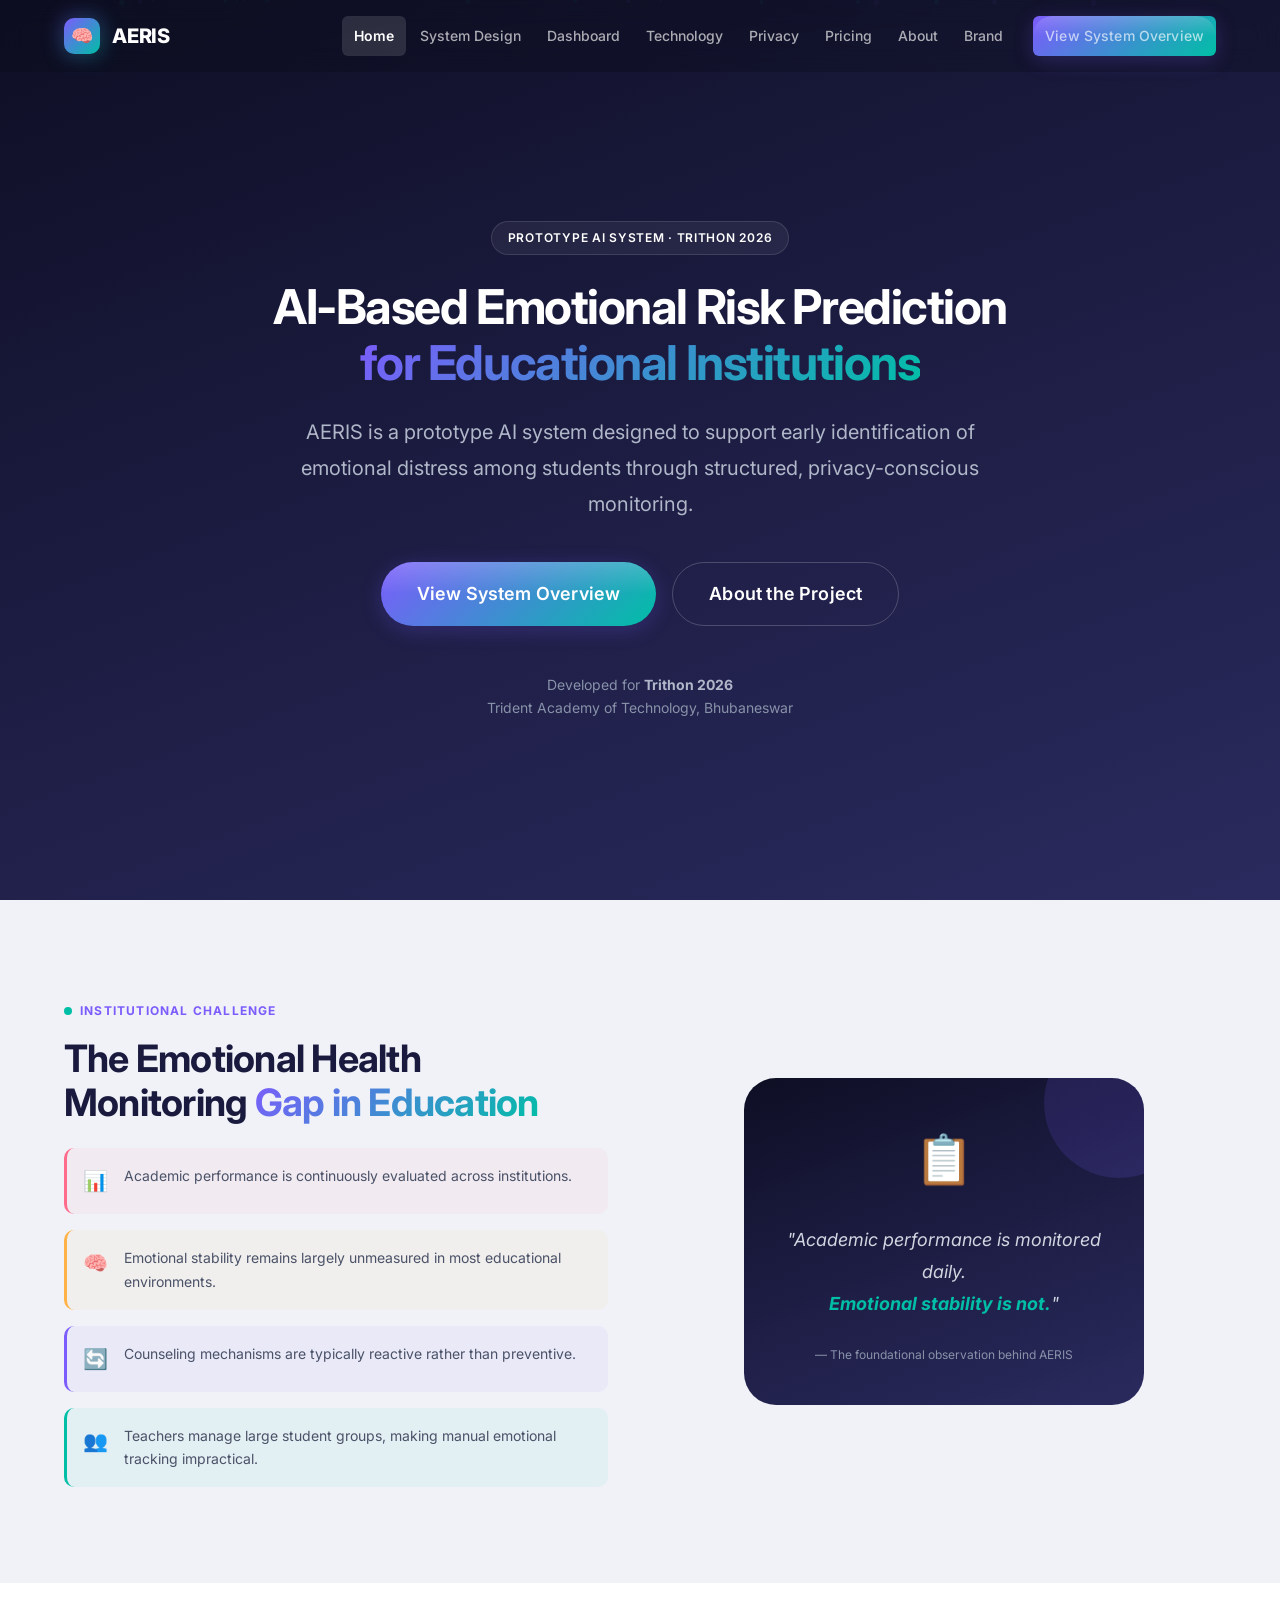
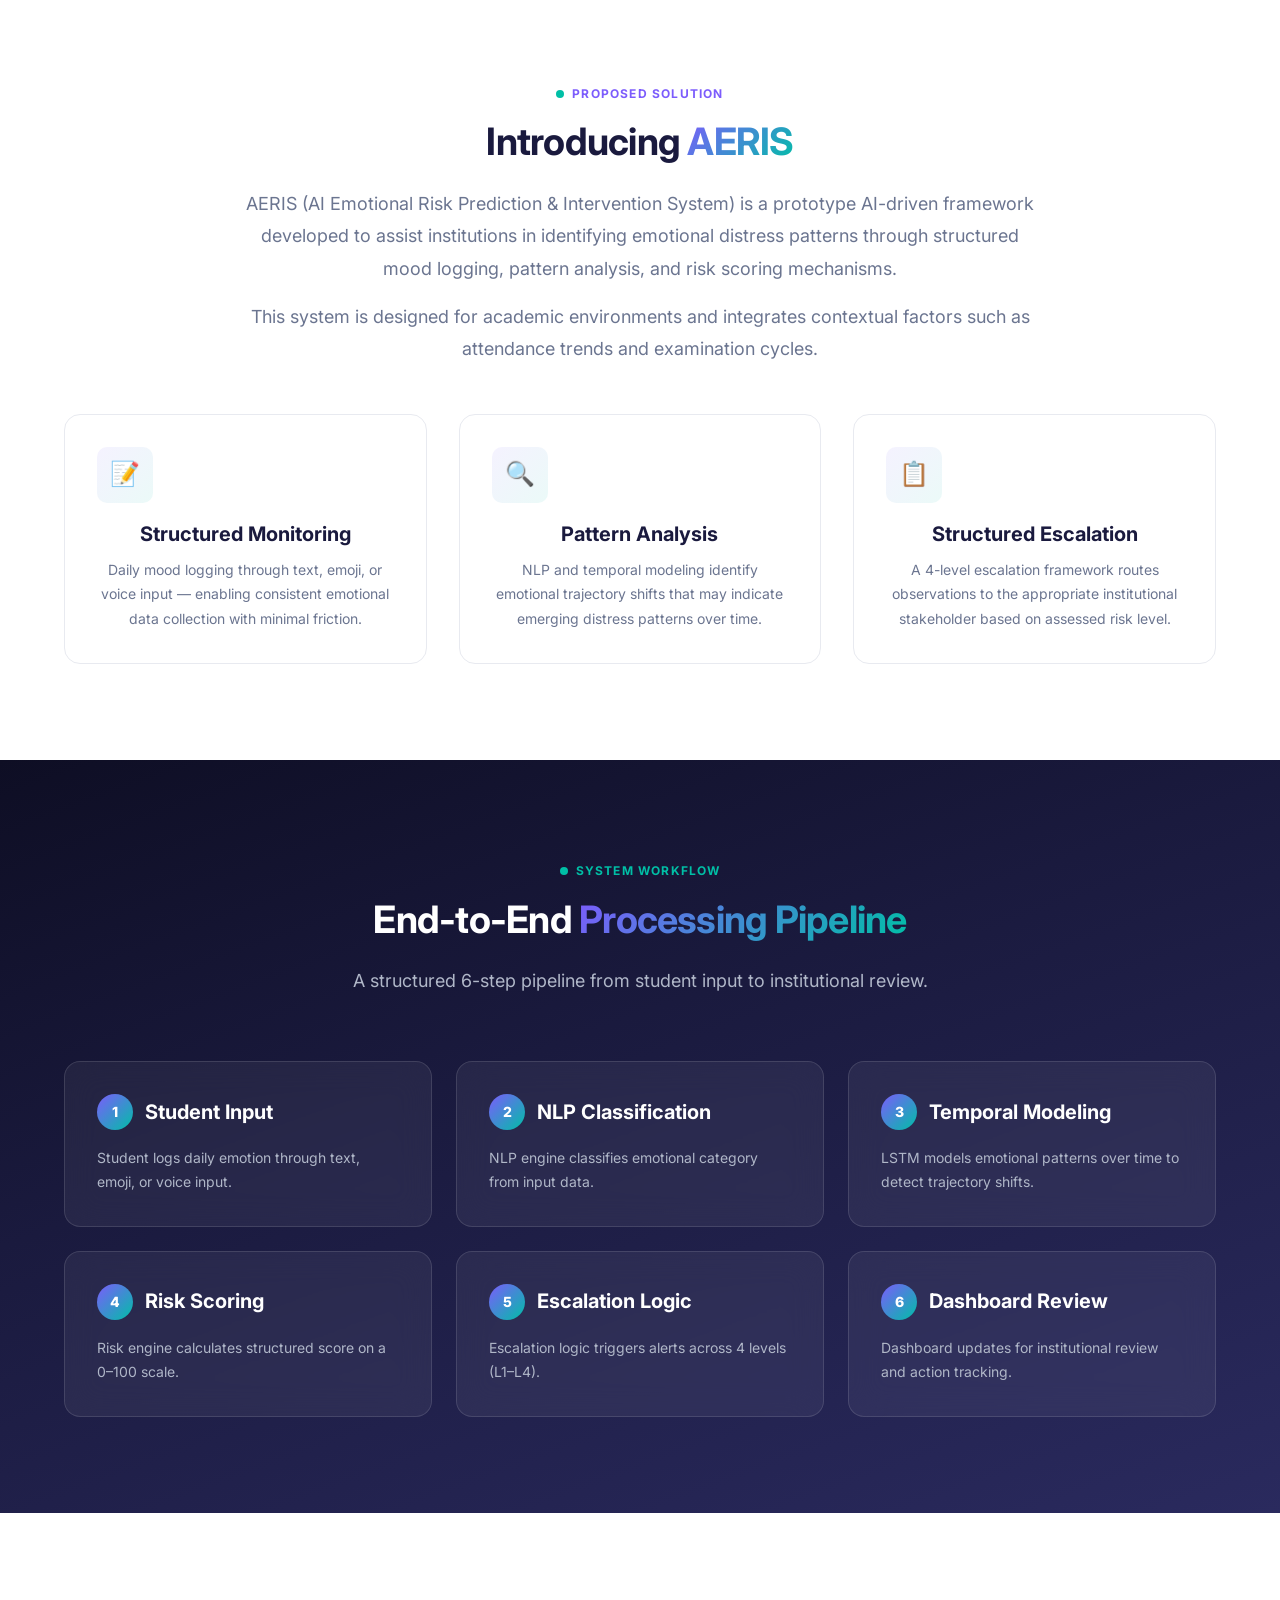
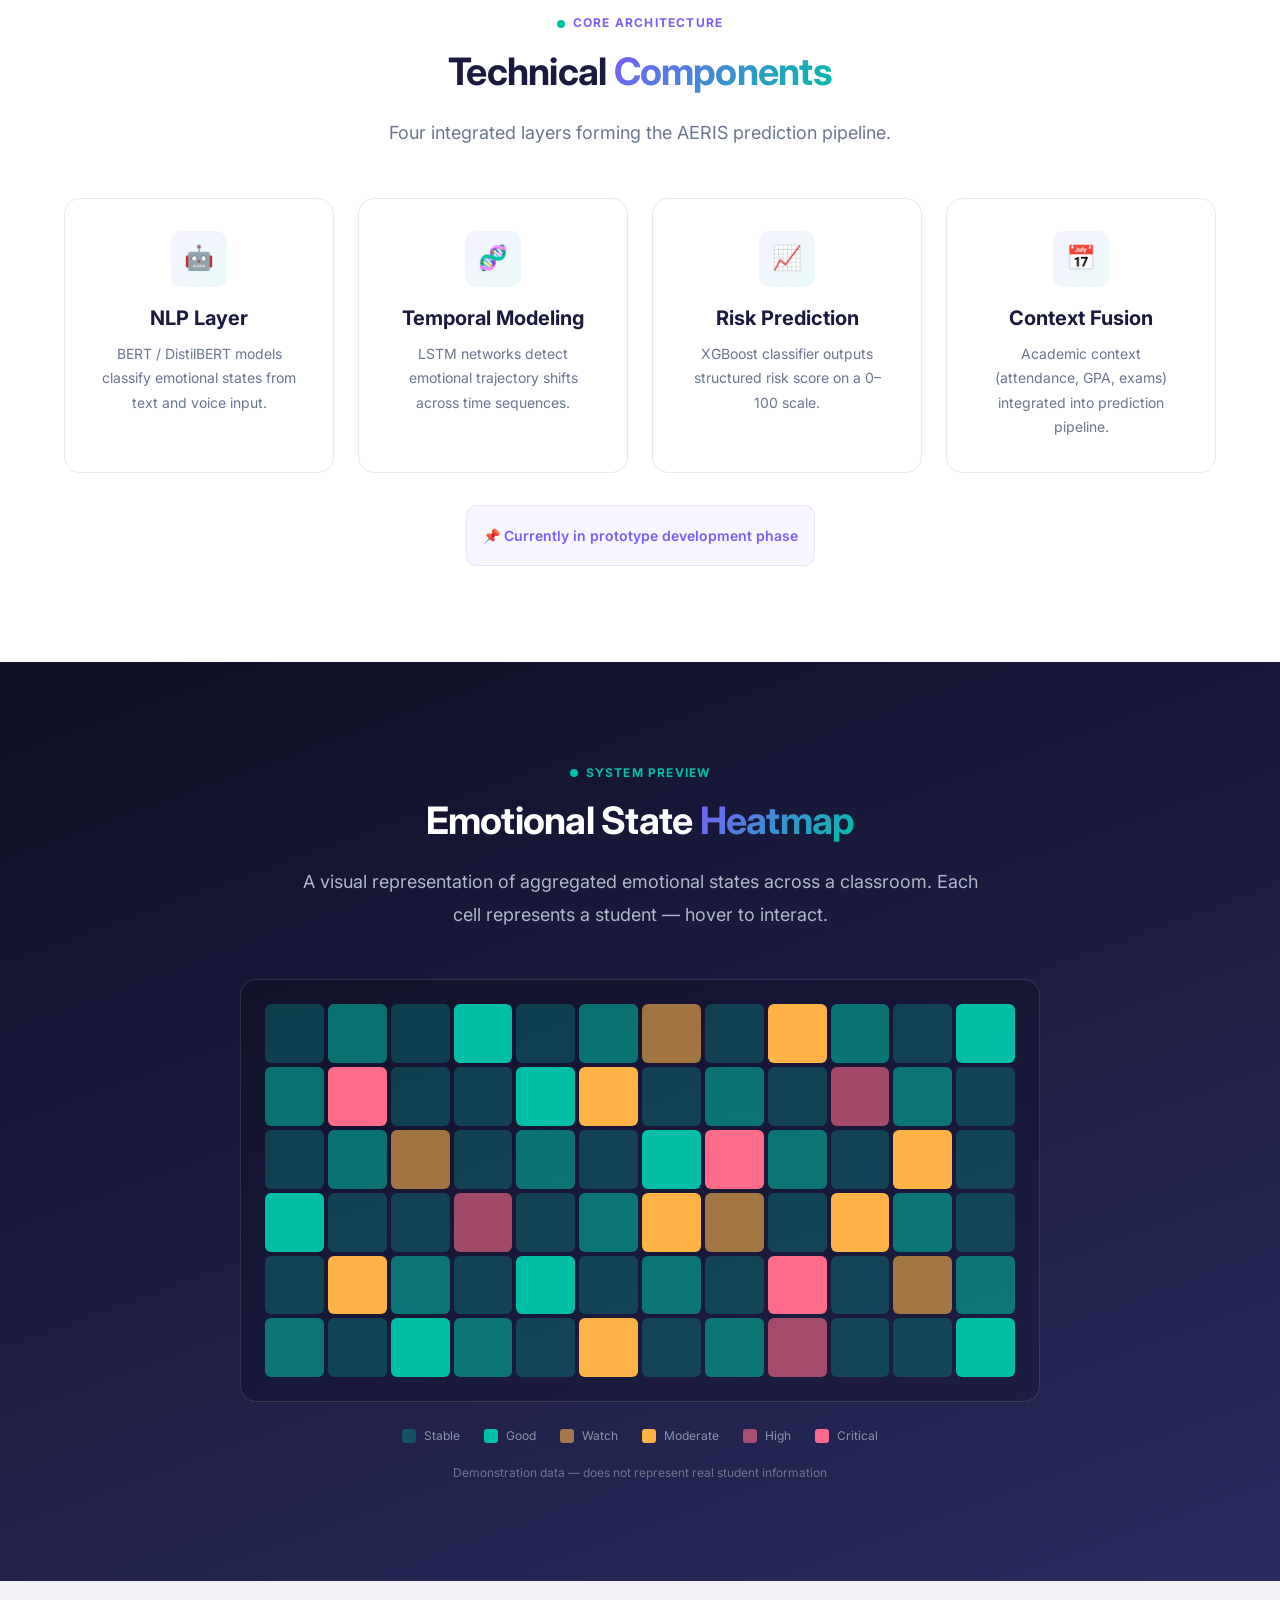
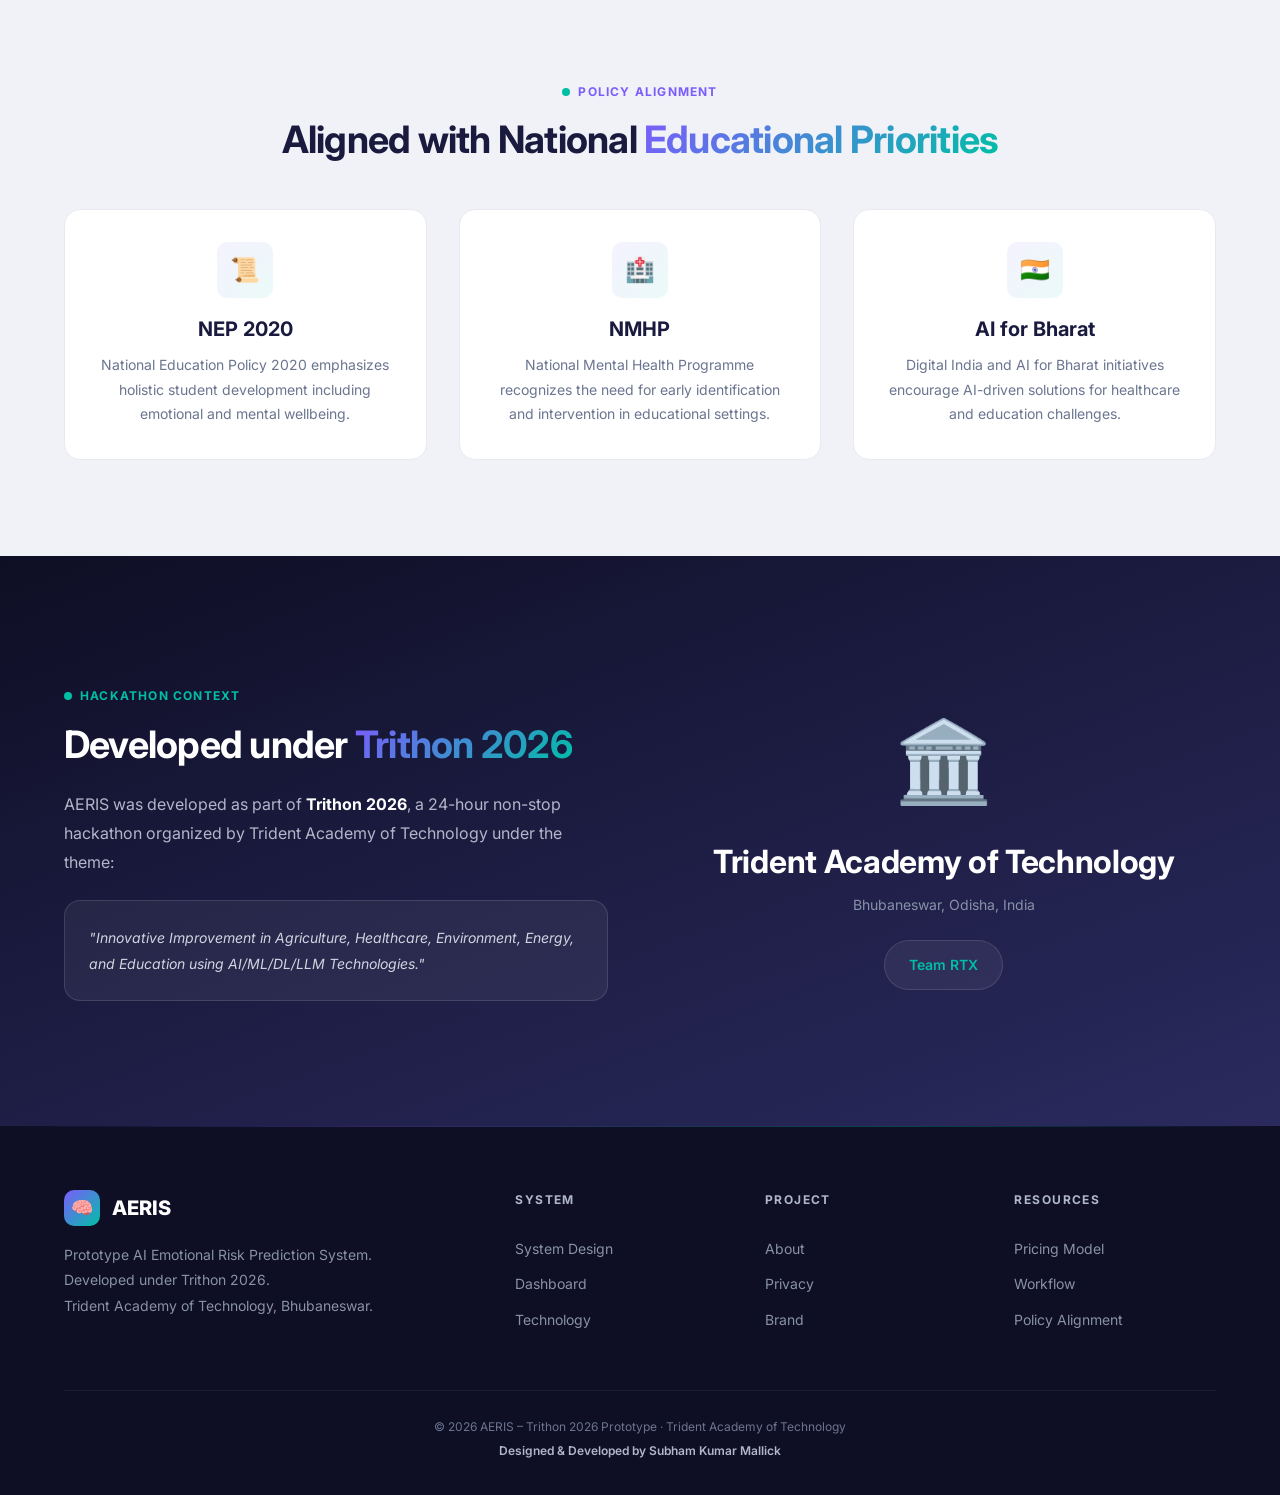
==== commit 8d40ff4a: "Add files via upload" ====
--- a/index.html
+++ b/index.html
@@ -6,7 +6,7 @@
   <meta name="viewport" content="width=device-width, initial-scale=1.0">
   <title>AERIS – AI-Based Emotional Risk Prediction for Educational Institutions</title>
   <meta name="description"
-    content="AERIS is a prototype AI system designed to support early identification of emotional distress among students through structured, privacy-conscious monitoring. Developed under Tritthon 2026.">
+    content="AERIS is a prototype AI system designed to support early identification of emotional distress among students through structured, privacy-conscious monitoring. Developed under Trithon 2026.">
   <meta name="keywords"
     content="AI in Education, Student mental health AI, Predictive emotional analytics, student wellbeing, NEP 2020">
   <link rel="stylesheet" href="css/styles.css">
@@ -48,7 +48,7 @@
     <div class="particles"></div>
     <div class="container text-center" style="position: relative; z-index: 1;">
       <div class="badge badge--glass" style="margin-bottom: var(--space-6);">
-        Prototype AI System · Tritthon 2026
+        Prototype AI System · Trithon 2026
       </div>
       <h1 class="reveal" style="margin-bottom: var(--space-6);">
         AI-Based Emotional Risk Prediction<br>
@@ -69,7 +69,7 @@
       </div>
       <div class="reveal"
         style="margin-top: var(--space-12); font-size: var(--font-size-sm); color: var(--color-gray-400); line-height: 1.6;">
-        Developed for <strong style="color: var(--color-gray-300);">Tritthon 2026</strong><br>
+        Developed for <strong style="color: var(--color-gray-300);">Trithon 2026</strong><br>
         Trident Academy of Technology, Bhubaneswar
       </div>
     </div>
@@ -434,15 +434,15 @@
     </div>
   </section>
 
-  <!-- TRITTHON -->
-  <section class="section section--dark" id="tritthon">
+  <!-- Trithon -->
+  <section class="section section--dark" id="Trithon">
     <div class="container">
       <div class="grid-2" style="align-items: center; gap: var(--space-16);">
         <div class="reveal-left">
           <span class="section-label" style="color: var(--color-teal);">Hackathon Context</span>
-          <h2 class="section-title">Developed under <span class="gradient-text">Tritthon 2026</span></h2>
+          <h2 class="section-title">Developed under <span class="gradient-text">Trithon 2026</span></h2>
           <p style="color: var(--color-gray-300); line-height: 1.8; margin-bottom: var(--space-6);">
-            AERIS was developed as part of <strong style="color: var(--color-white);">Tritthon 2026</strong>, a 24-hour
+            AERIS was developed as part of <strong style="color: var(--color-white);">Trithon 2026</strong>, a 24-hour
             non-stop hackathon organized by Trident Academy of Technology under the theme:
           </p>
           <div
@@ -474,7 +474,7 @@
           <div class="footer-brand">
             <div class="navbar-logo">🧠</div> AERIS
           </div>
-          <p class="footer-desc">Prototype AI Emotional Risk Prediction System.<br>Developed under Tritthon
+          <p class="footer-desc">Prototype AI Emotional Risk Prediction System.<br>Developed under Trithon
             2026.<br>Trident Academy of Technology, Bhubaneswar.</p>
         </div>
         <div>
@@ -503,7 +503,7 @@
         </div>
       </div>
       <div class="footer-bottom">
-        <div>© 2026 AERIS – Tritthon 2026 Prototype · Trident Academy of Technology</div>
+        <div>© 2026 AERIS – Trithon 2026 Prototype · Trident Academy of Technology</div>
         <div><strong>Designed &amp; Developed by Subham Kumar Mallick</strong></div>
       </div>
     </div>
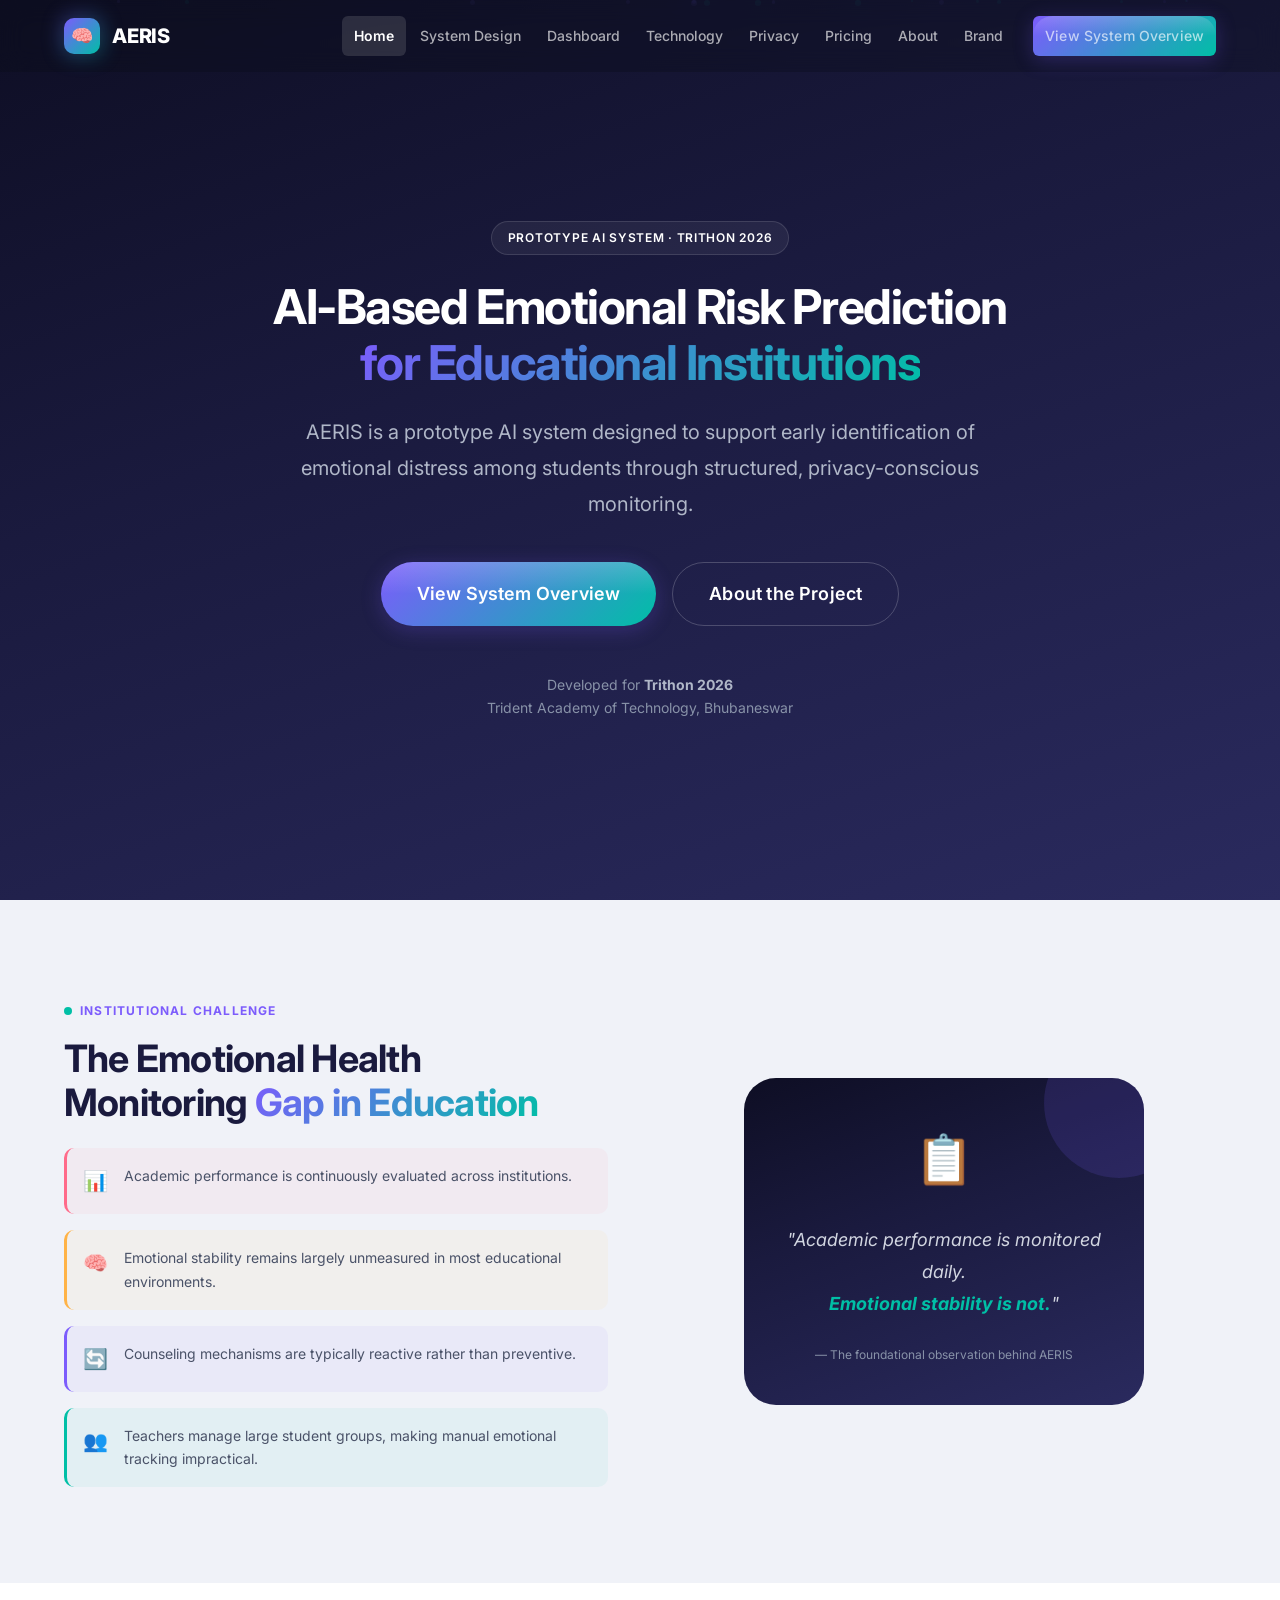
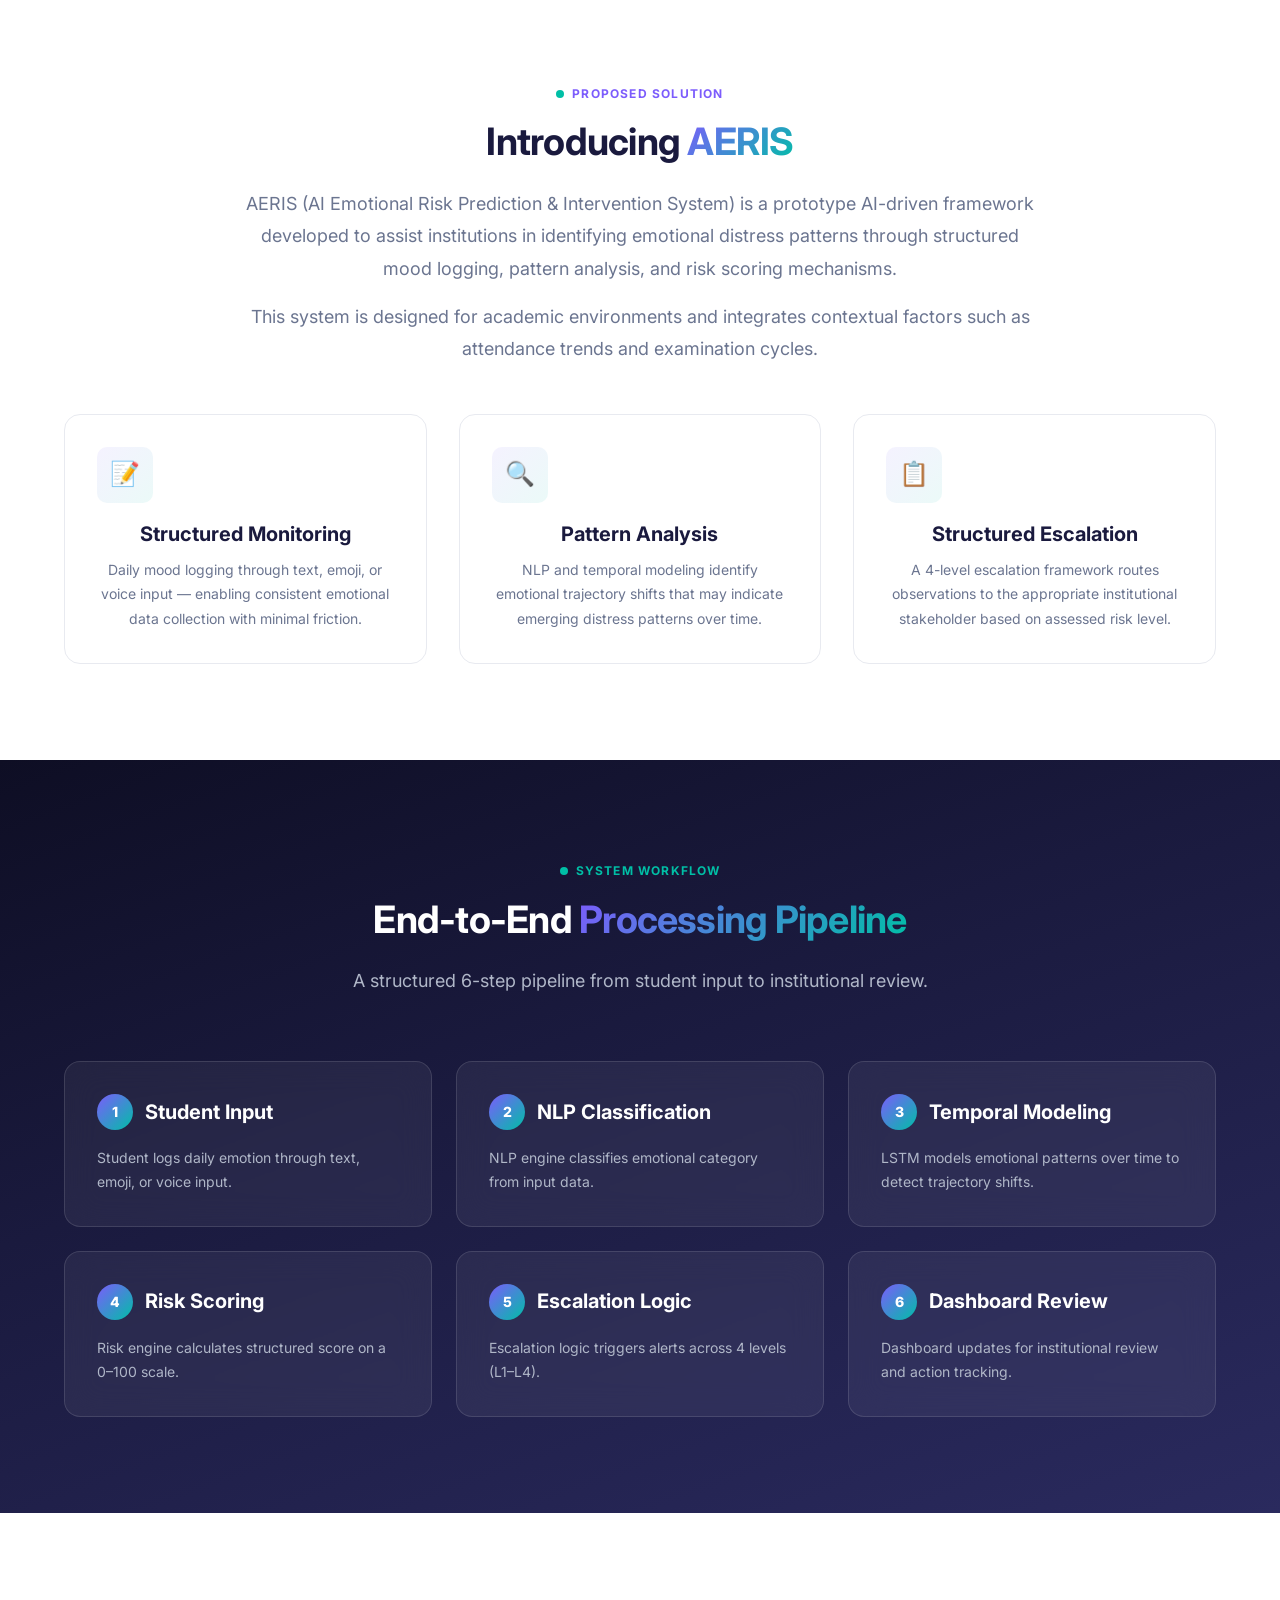
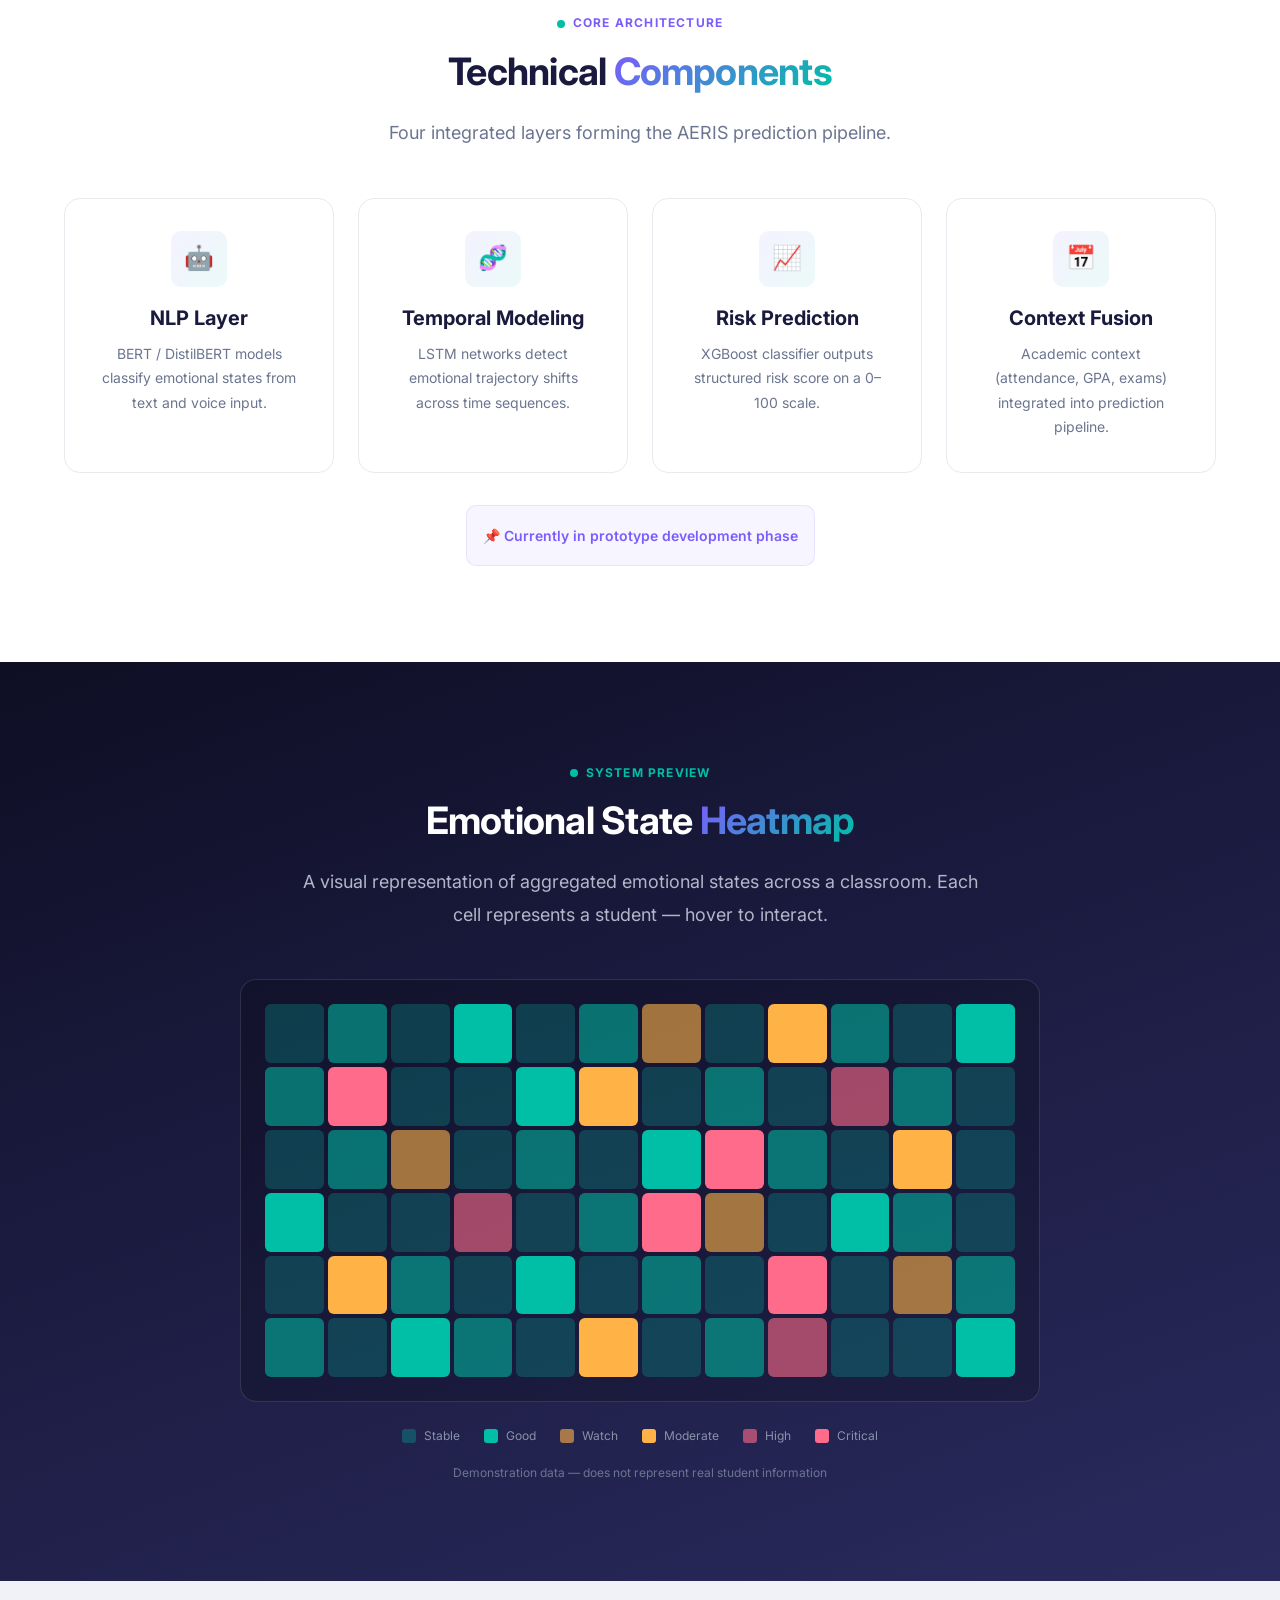
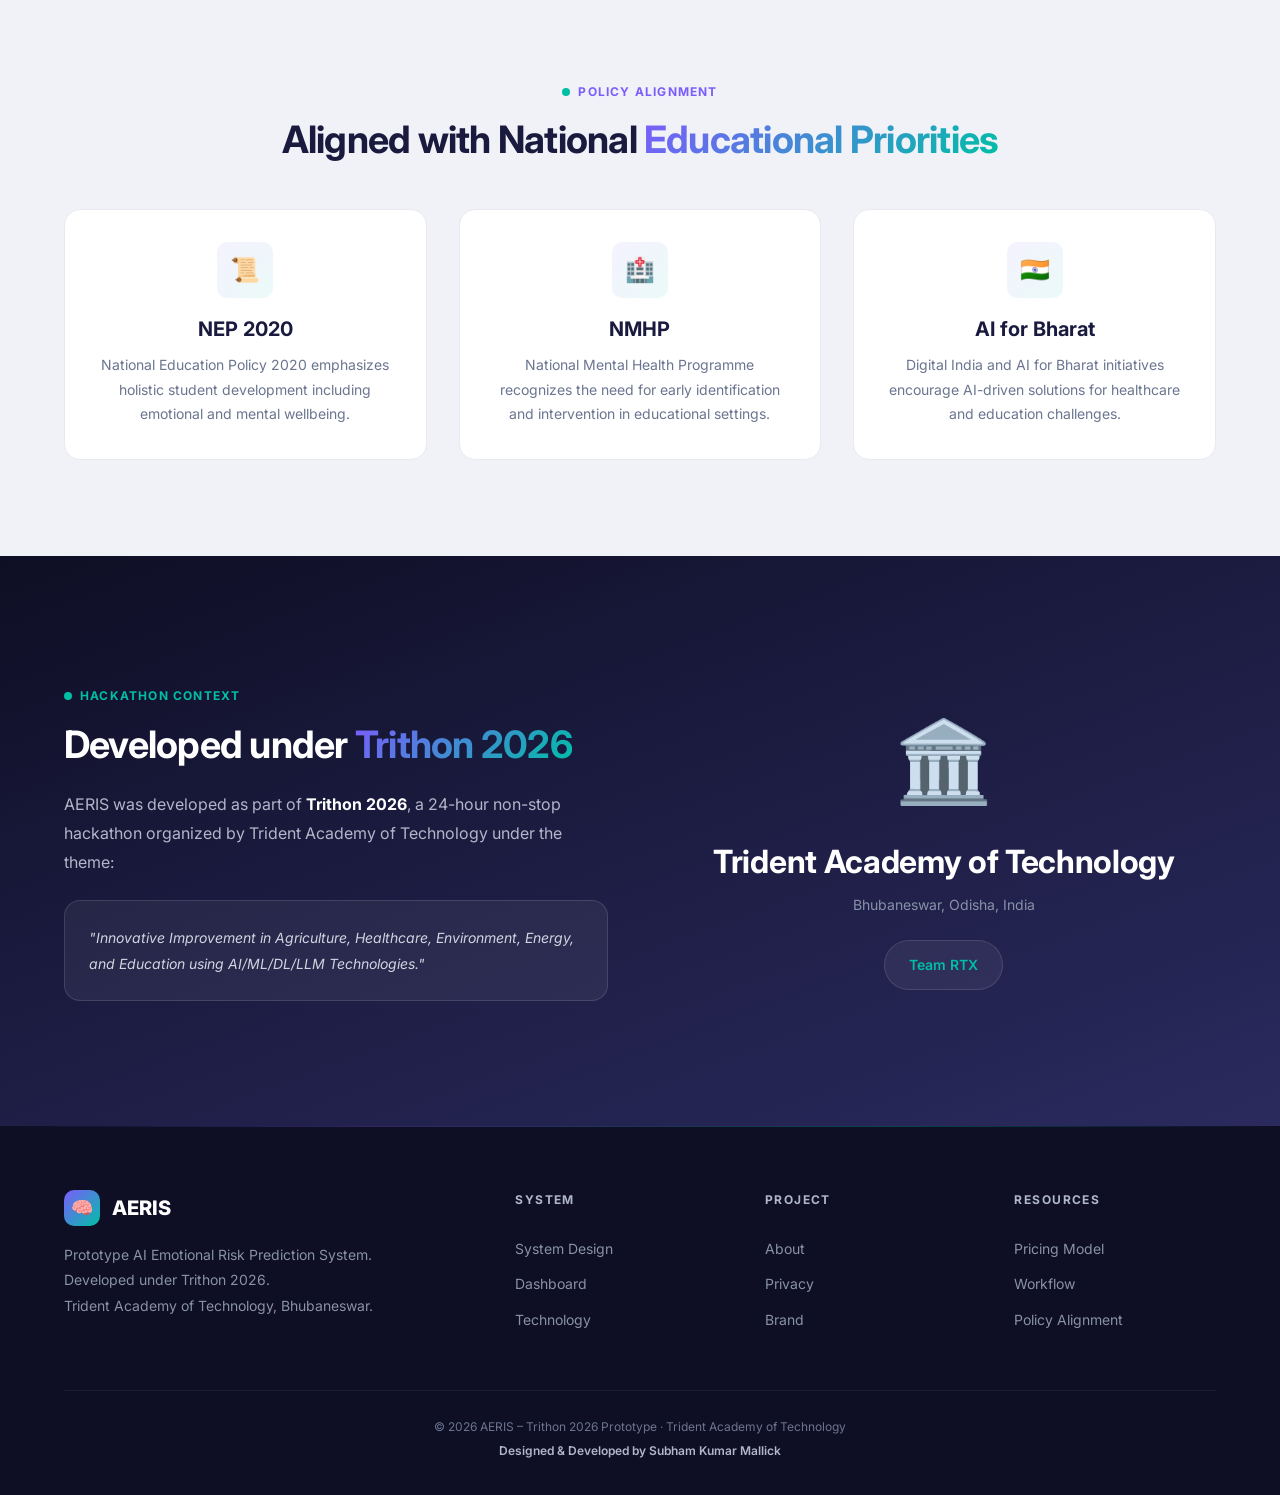
==== commit bd55747c: "Update index.html" ====
--- a/index.html
+++ b/index.html
@@ -5,6 +5,7 @@
   <meta charset="UTF-8">
   <meta name="viewport" content="width=device-width, initial-scale=1.0">
   <title>AERIS – AI-Based Emotional Risk Prediction for Educational Institutions</title>
+  <meta name="google-site-verification" content="9GneUdkAJm1RzQAUMjqqXZBYtyENcYG-P2ZtTVGf7Zw" />
   <meta name="description"
     content="AERIS is a prototype AI system designed to support early identification of emotional distress among students through structured, privacy-conscious monitoring. Developed under Trithon 2026.">
   <meta name="keywords"
@@ -512,4 +513,5 @@
   <script src="js/main.js"></script>
 </body>
 
-</html>+
+</html>
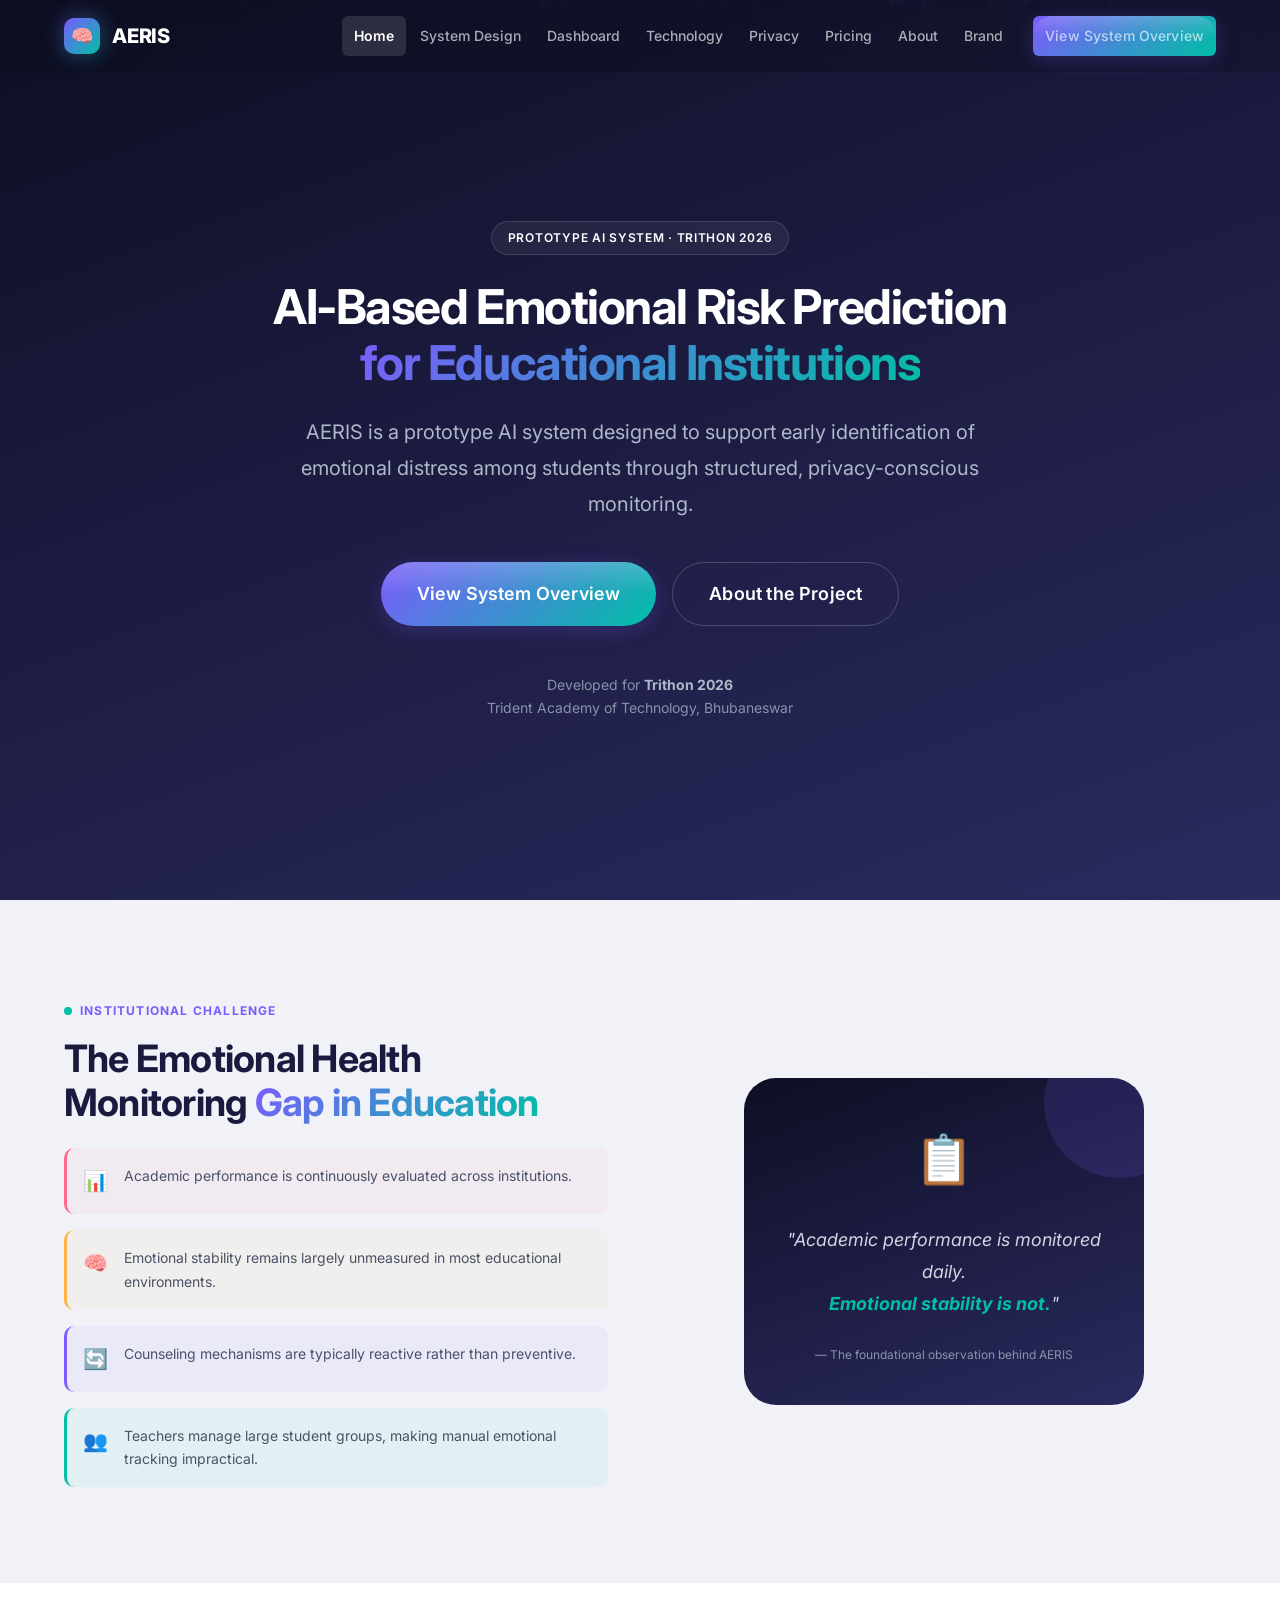
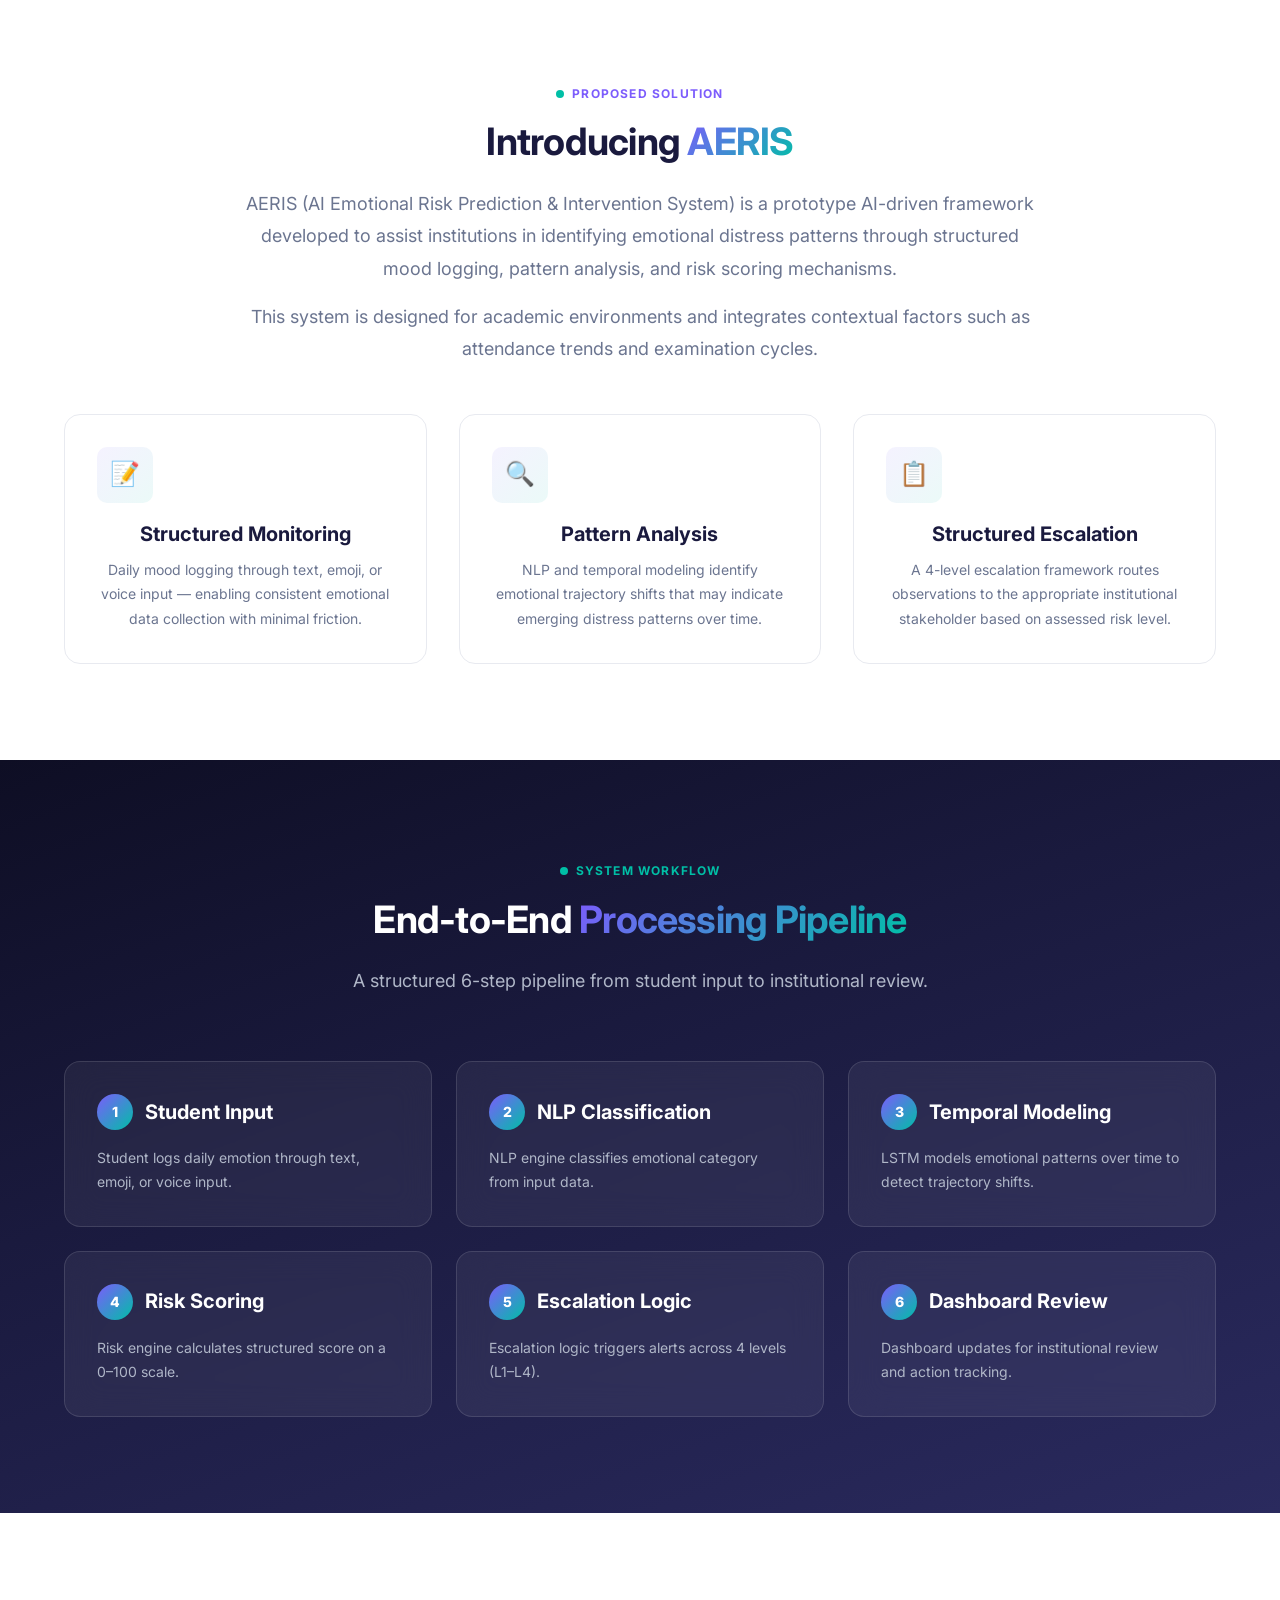
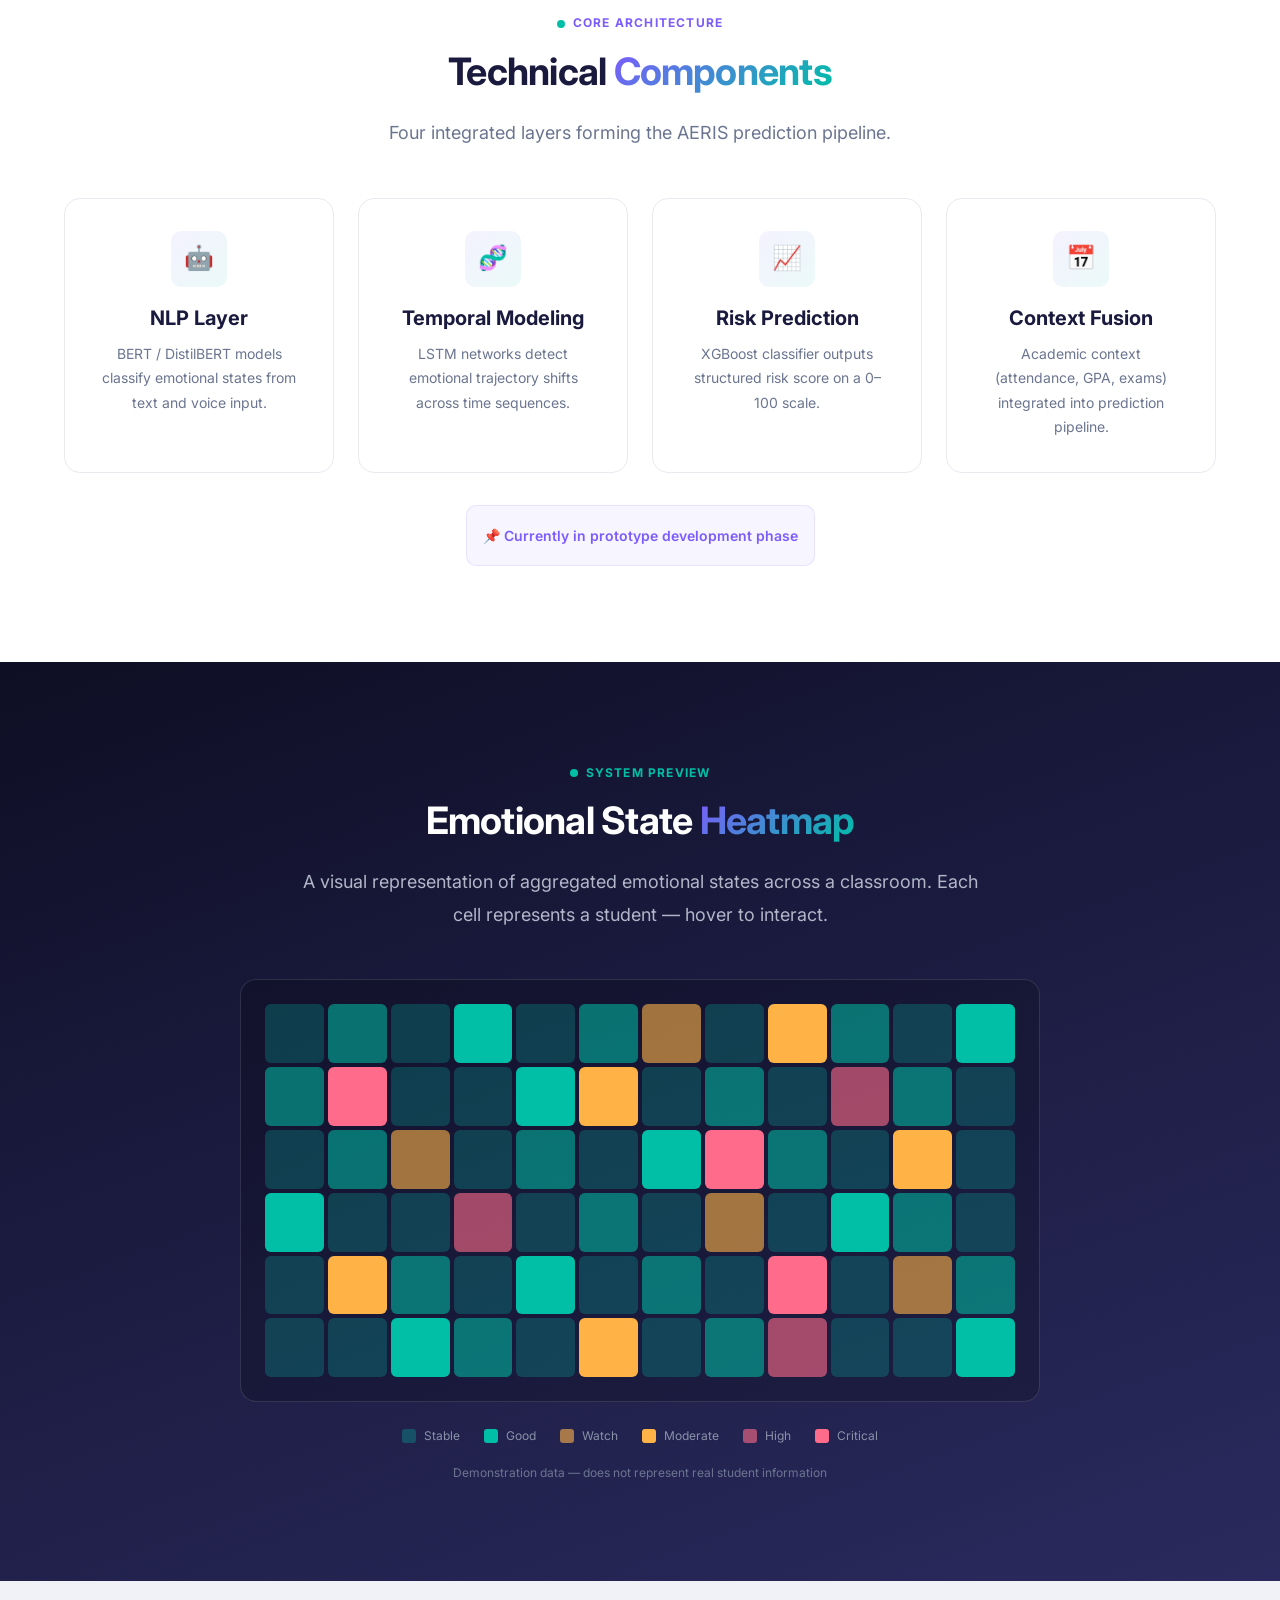
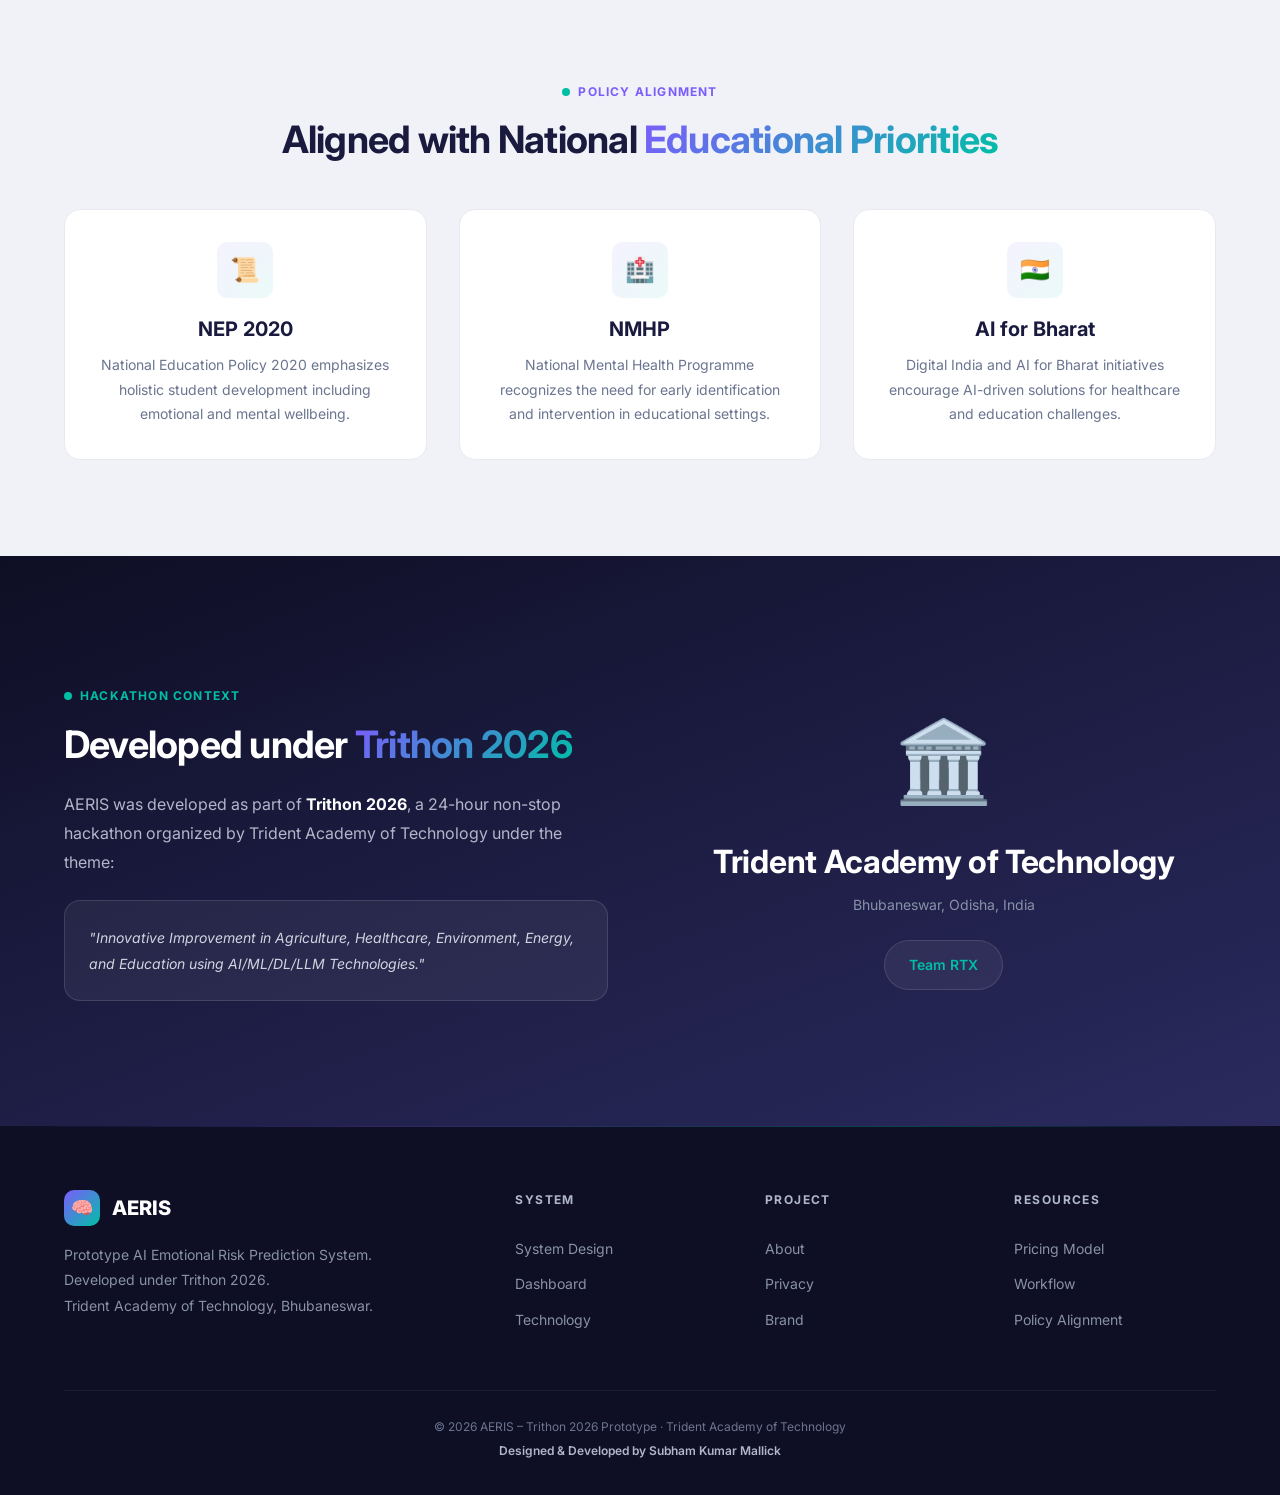
==== commit d5dcd4b0: "Add files via upload" ====
--- a/index.html
+++ b/index.html
@@ -5,7 +5,6 @@
   <meta charset="UTF-8">
   <meta name="viewport" content="width=device-width, initial-scale=1.0">
   <title>AERIS – AI-Based Emotional Risk Prediction for Educational Institutions</title>
-  <meta name="google-site-verification" content="9GneUdkAJm1RzQAUMjqqXZBYtyENcYG-P2ZtTVGf7Zw" />
   <meta name="description"
     content="AERIS is a prototype AI system designed to support early identification of emotional distress among students through structured, privacy-conscious monitoring. Developed under Trithon 2026.">
   <meta name="keywords"
@@ -513,5 +512,4 @@
   <script src="js/main.js"></script>
 </body>
 
-
-</html>
+</html>
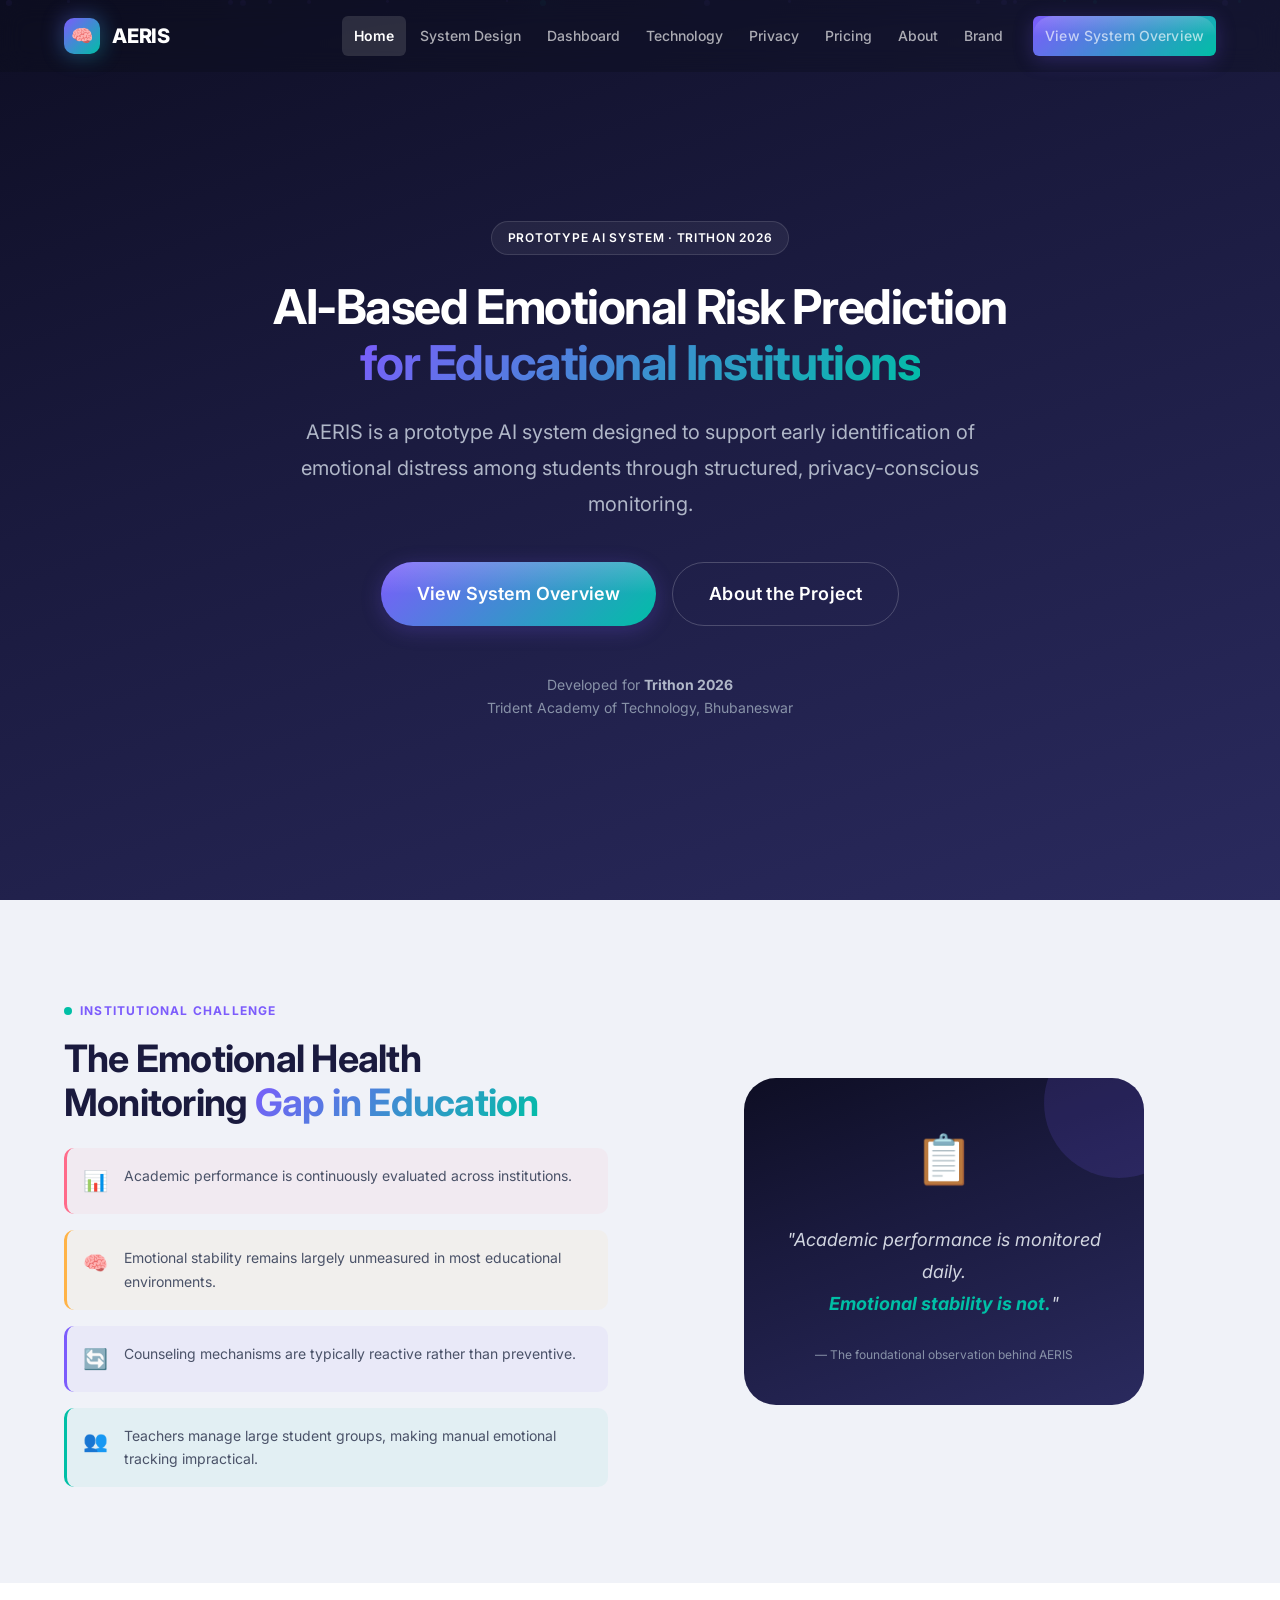
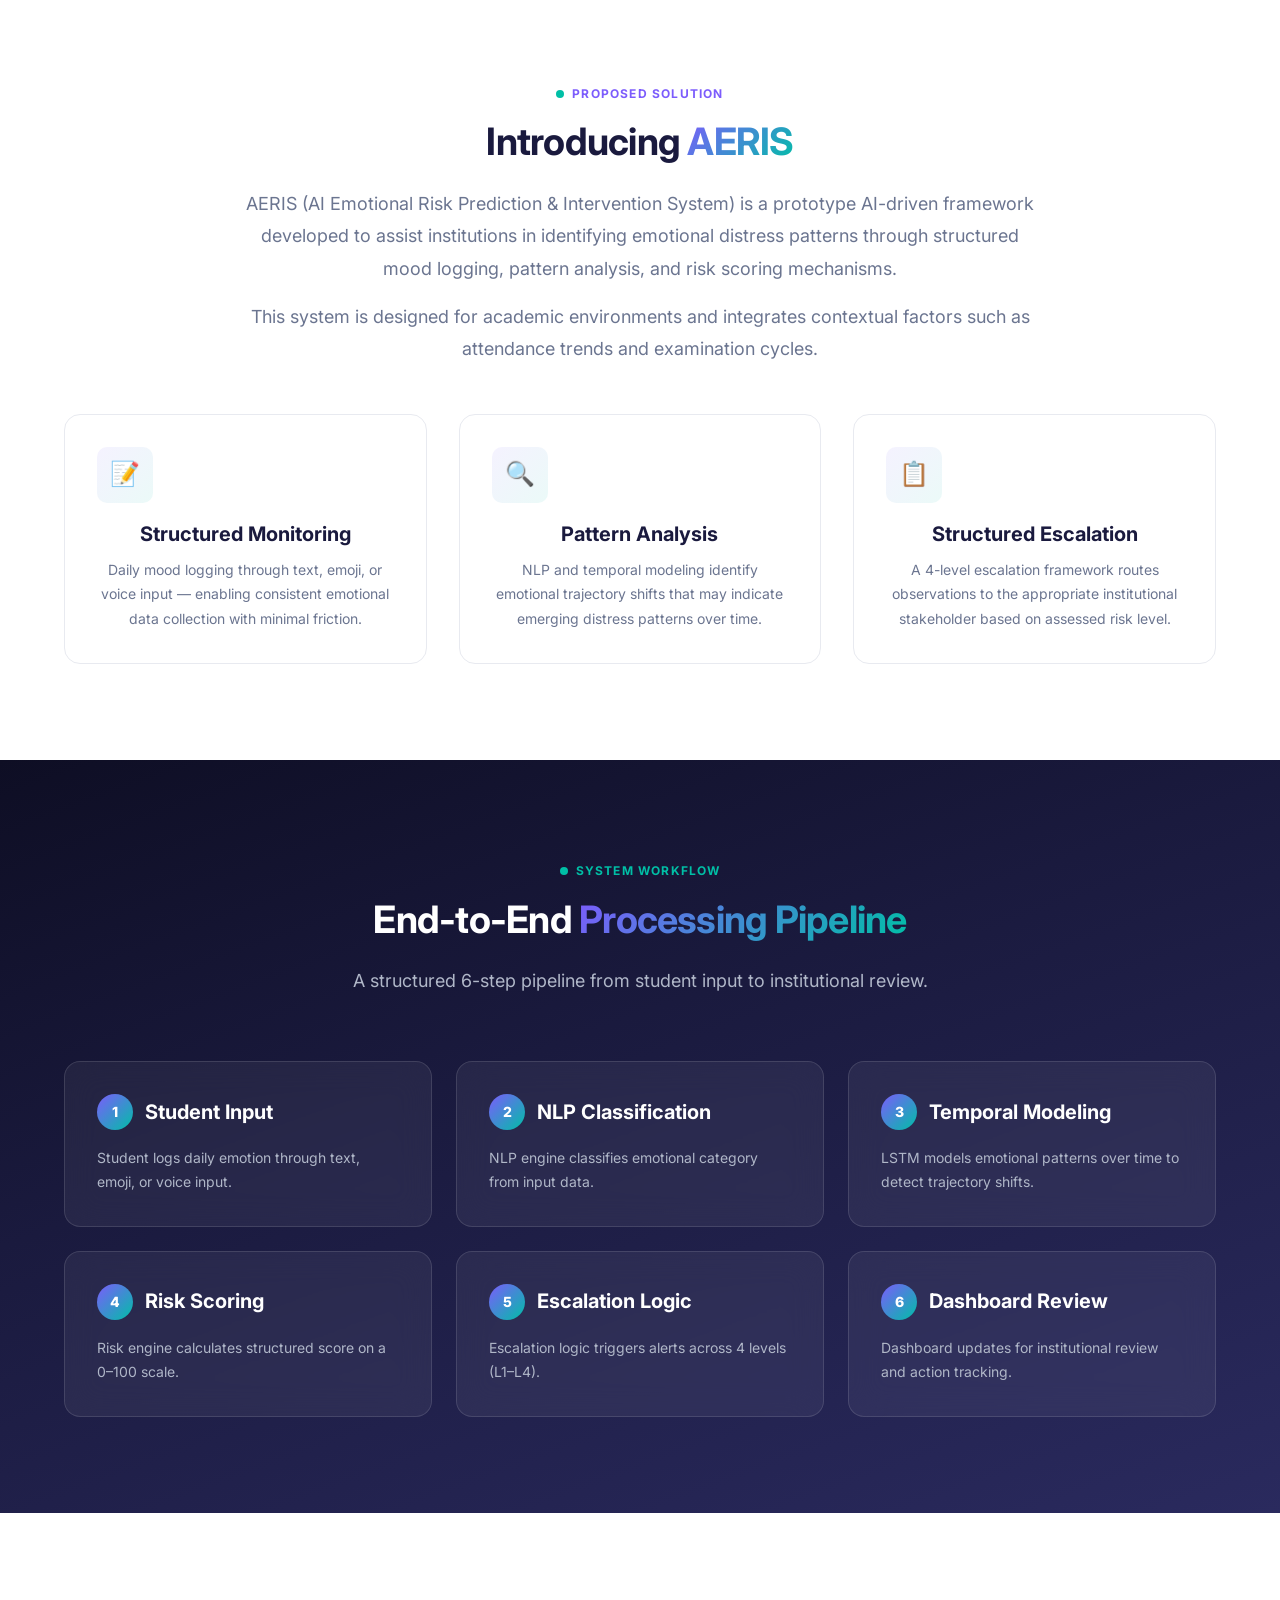
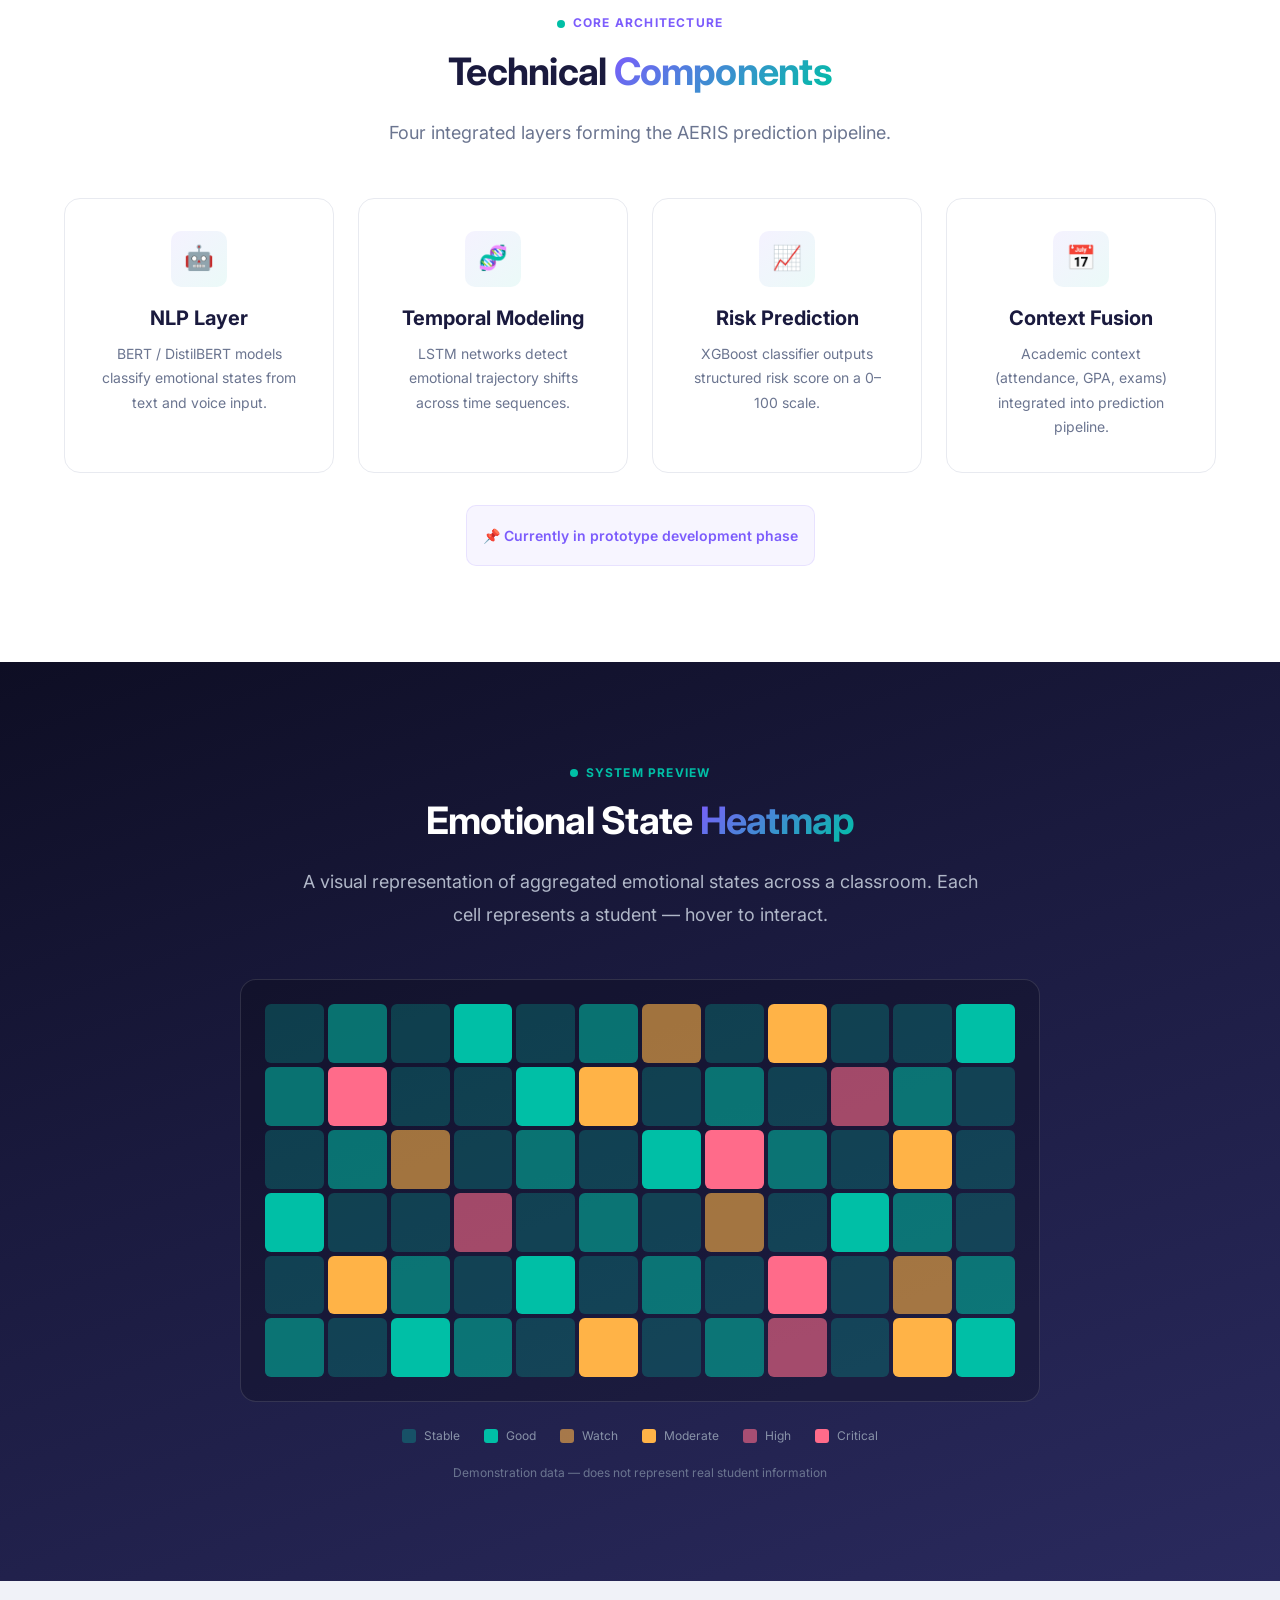
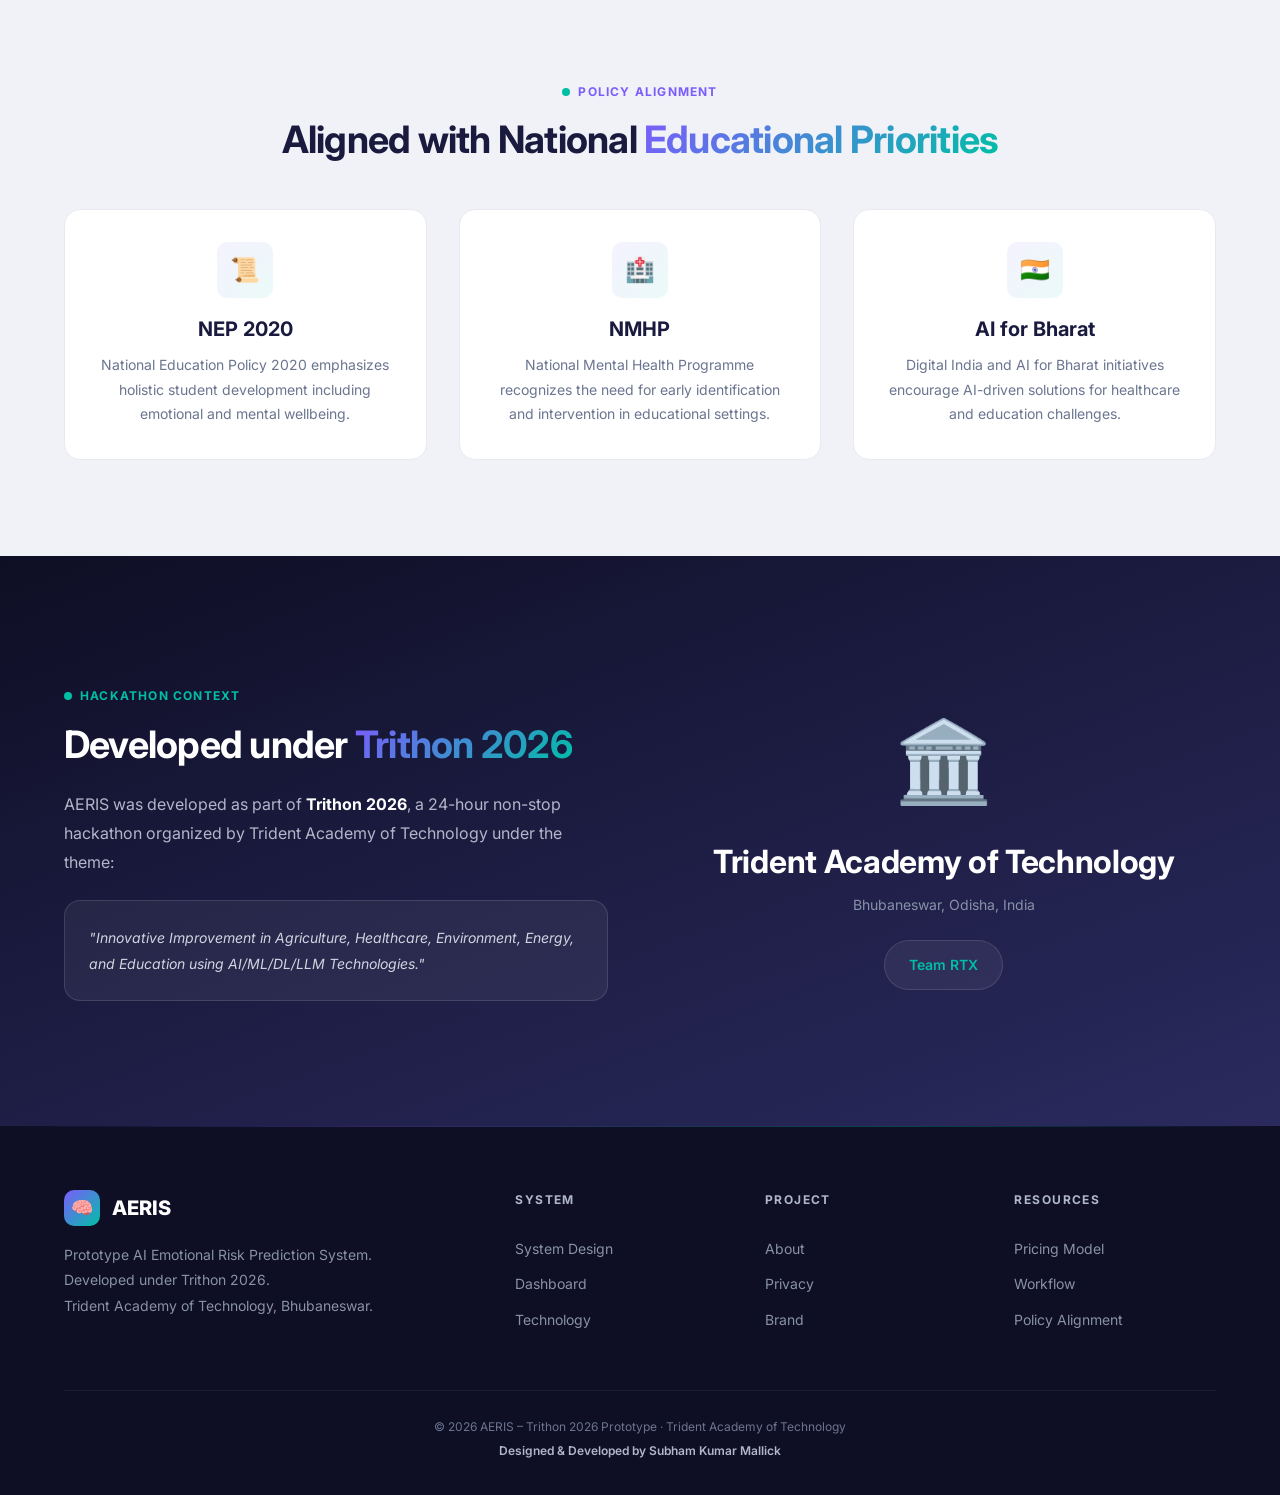
==== commit 2ed8877b: "Add files via upload" ====
--- a/index.html
+++ b/index.html
@@ -2,6 +2,7 @@
 <html lang="en">
 
 <head>
+    <meta name="google-site-verification" content="9GneUdkAJm1RzQAUMjqqXZBYtyENcYG-P2ZtTVGf7Zw" />
   <meta charset="UTF-8">
   <meta name="viewport" content="width=device-width, initial-scale=1.0">
   <title>AERIS – AI-Based Emotional Risk Prediction for Educational Institutions</title>
